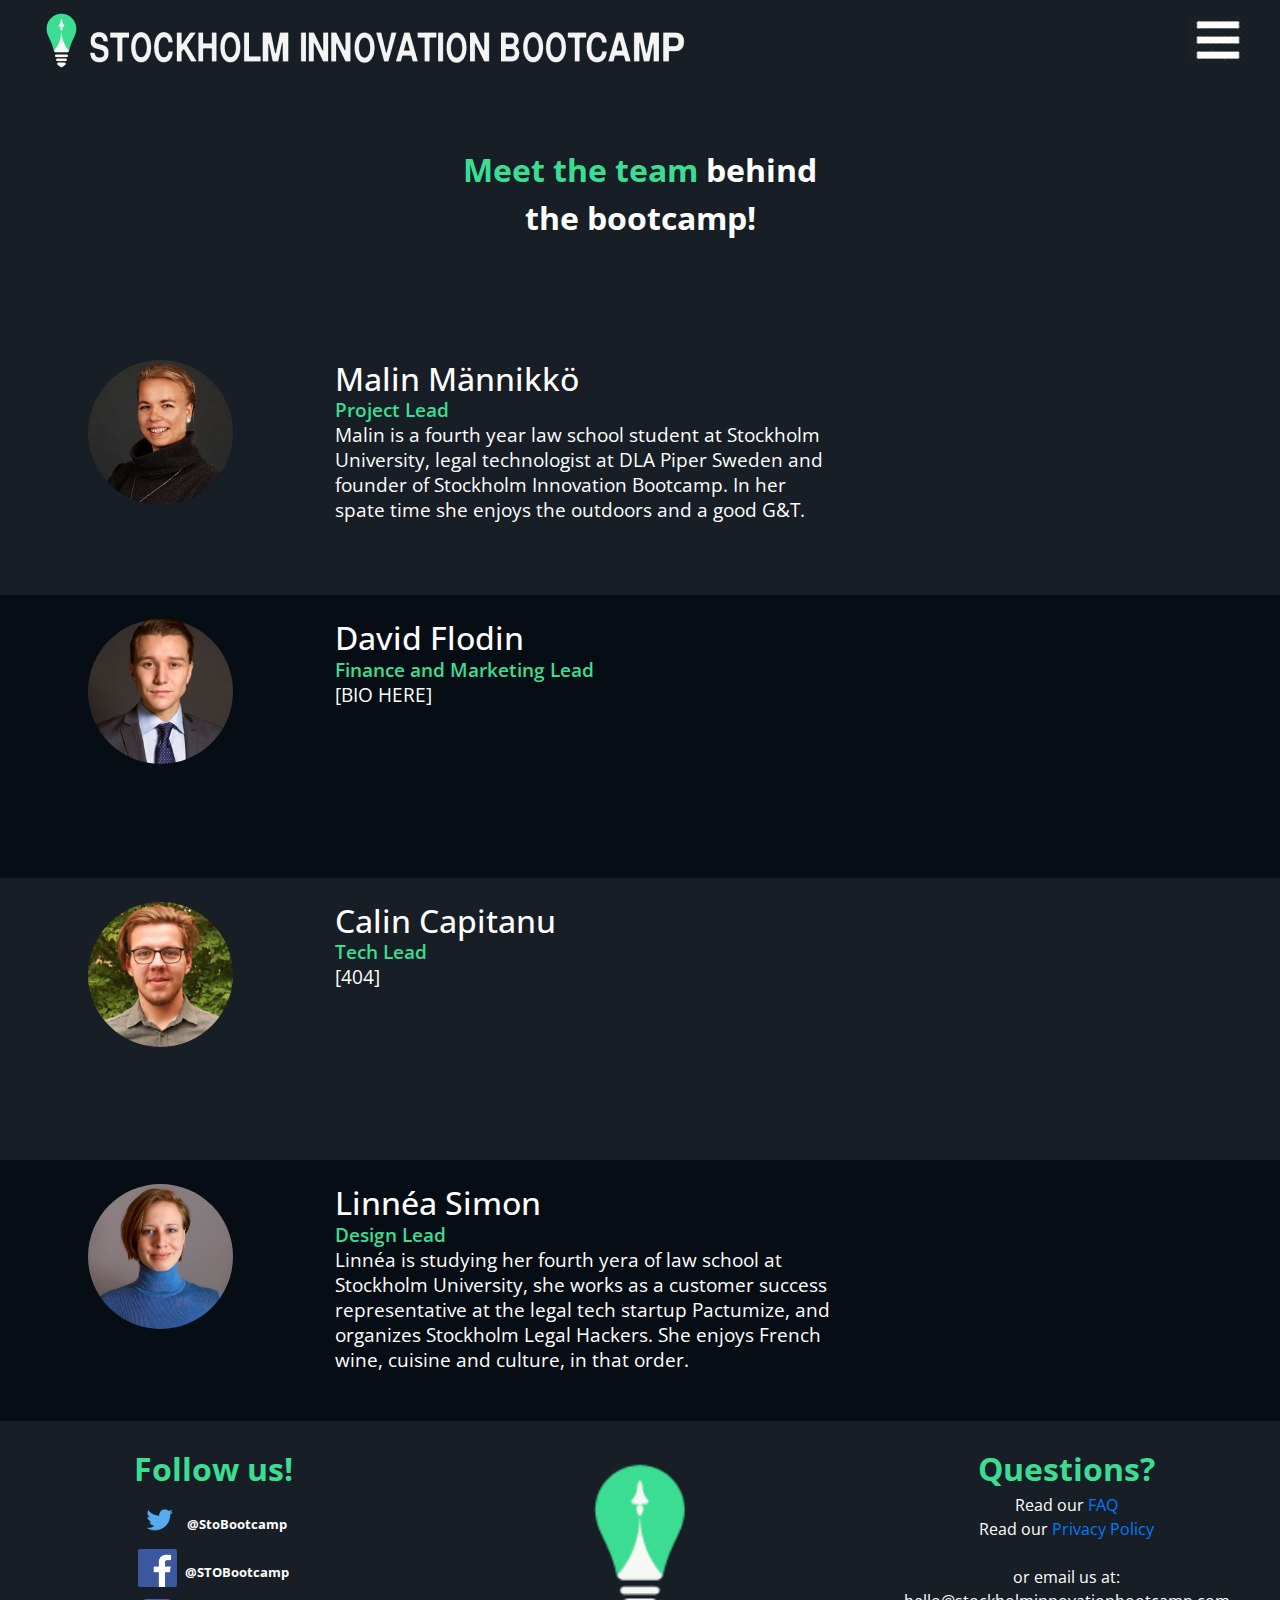
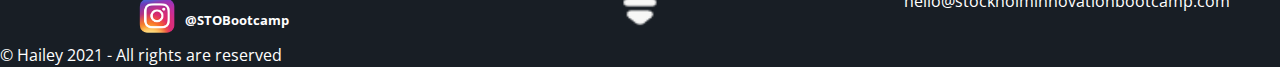
==== about-us.html @ 78589326 "notes" ====
<!doctype html>
<html>
  <head>
<!-- Global site tag (gtag.js) - Google Analytics -->
<script async src="https://www.googletagmanager.com/gtag/js?id=G-1925RYBKTN"></script>
<script>
  window.dataLayer = window.dataLayer || [];
  function gtag(){dataLayer.push(arguments);}
  gtag('js', new Date());

  gtag('config', 'G-1925RYBKTN');
</script>
    <link rel="icon" type="image/gif" href="image.png" />
    <title>Stockholm Innovation Bootcamp</title>
    <link rel="stylesheet" href="style.css" type="text/css" media="screen" />
    <link rel="stylesheet" href="https://stackpath.bootstrapcdn.com/bootstrap/4.3.1/css/bootstrap.min.css" integrity="sha384-ggOyR0iXCbMQv3Xipma34MD+dH/1fQ784/j6cY/iJTQUOhcWr7x9JvoRxT2MZw1T" crossorigin="anonymous">
	<link rel="preconnect" href="https://fonts.gstatic.com">
	<link rel="preconnect" href="https://fonts.gstatic.com">
	<link href="https://fonts.googleapis.com/css2?family=Open+Sans:wght@300;700&display=swap" rel="stylesheet"> 
  </head>
  
  <body>
    <header class="" role="banner">
      <nav class="navbar navbar-custom">
		<a class="navbar-logo" href="index.html">
		  <img src="assets/logos/no-background/elongated-for-dark.png" class="logo" alt="">
		</a>
		

		<li class="">
          <a class="nav-link" href="#" data-toggle="dropdown"  aria-expanded="false">
			<img alt="" src="assets/three-lines.png" width="60"/>
          </a>
          <div class="dropdown-menu navbar-menu dropdown-menu-right">
			<a class="dropdown-item" href="news.html">News</a>
			<a class="dropdown-item" href="about-us.html">About us</a>
			<a class="dropdown-item" href="mentor.html">Become a mentor!</a>
			<a class="dropdown-item" href="#">Our sponsors</a>
			<a class="dropdown-item" href="privacy.html">Privacy Policy</a>
          </div>
		</li>
		
      </nav>
    </header>
	
	<div class="image-box-2" style="height: 20vw !important;">
	  <div class="crop">
		  <img alt="" src="assets/about-us-pic.jpg" class="second-container-image image-tint" style="margin: -10vw 0 0 0 !important;"/>
		<div class="container-fluid centered-2">
		  <t class="text-lime-second-container"><br/>Meet the team</t> behind <br/> the bootcamp!
		</div>
	  </div>
	</div>

	<!------------------- TEAM ------------------------->

	<div class="container-fluid">
	  <div class="row">
		<div class="col-3">
		  <br/>
		  <img alt="" src="assets/team/malin.png" class="member-pic"/>
		</div>
		<div class="col-9">
		  <br/>
		  <t class="member-name">
			Malin Männikkö
		  </t>
		  <br/>
		  <t class="member-role">
			Project Lead
		  </t>
		  <br/>
		  <t class="member-desc">
			Malin is a fourth year law school student at Stockholm <br/> University, legal technologist at DLA Piper Sweden and <br/>founder of Stockholm Innovation Bootcamp. In her <br/> spate time she enjoys the outdoors and a good G&T.
		  </t>
		  <br/> <br/> <br/> <br/>
		</div>
	  </div>
	</div>

	
	<div class="container-fluid par">
	  <div class="row">
		<div class="col-3">
		  <br/>
		  <img alt="" src="assets/team/david.jpg" class="member-pic"/>
		</div>
		<div class="col-9">
		  <br/>
		  <t class="member-name">
			David Flodin
		  </t>
		  <br/>
		  <t class="member-role">
			Finance and Marketing Lead
		  </t>
		  <br/>
		  <t class="member-desc">
			[BIO HERE] <br/> <br/> <br/>
		  </t>
		  <br/> <br/> <br/> <br/> <br/> 
		</div>
	  </div>
		</div>

		
	<div class="container-fluid">
	  <div class="row">
		<div class="col-3">
		  <br/>
		  <img alt="" src="assets/team/calin.jpg" class="member-pic"/>
		</div>
		<div class="col-9">
		  <br/>
		  <t class="member-name">
			Calin Capitanu
		  </t>
		  <br/>
		  <t class="member-role">
			Tech Lead
		  </t>
		  <br/>
		  <t class="member-desc">
			[404] <br/><br/> <br/>
		  </t>
		  <br/> <br/> <br/> <br/> <br/> 
		</div>
	  </div>
	</div>

	
	<div class="container-fluid par">
	  <div class="row">
		<div class="col-3">
		  <br/>
		  <img alt="" src="assets/team/linnea.png" class="member-pic"/>
		</div>
		<div class="col-9">
		  <br/>
		  <t class="member-name">
			Linnéa Simon
		  </t>
		  <br/>
		  <t class="member-role">
			Design Lead
		  </t>
		  <br/>
		  <t class="member-desc">
			Linnéa is studying her fourth yera of law school at <br/> Stockholm University, she works as a customer success <br/> representative at the legal tech startup Pactumize, and <br/> organizes Stockholm Legal Hackers. She enjoys French <br/> wine, cuisine and culture, in that order.
		  </t>
		  <br/> <br/> <br/>
		</div>
	  </div>
	</div>


	<br/>

	<!------------------- FOOTER ------------------------->
	<div class="container-fluid">
	  <div class="row">
		<div class="col-4 center-align">
		  <t class="pros">
			Follow us! <br/>
			<img alt="" src="assets/twitter.png" class="social-media-logo"/>
			<a href="https://twitter.com/StoBootcamp" style="font-size: 1vw;" class="hlink"> @StoBootcamp</a> <br/>
			<img alt="" src="assets/facebook.png" class="social-media-logo"/>
			<a href="https://www.facebook.com/STOBootcamp" style="font-size: 1vw;" class="hlink"> @STOBootcamp</a> <br/>
			<img alt="" src="assets/instagram.png" class="social-media-logo"/>
			<a href="url" style="font-size: 1vw;" class="hlink"> @STOBootcamp</a> <br/>

		  </t>
		</div>
		<div class="col-4">
		  <img src="assets/logos/no-background/small-dark-bg.png" class="logo-bottom" alt="">		  
		</div>
		<div class="col-4 center-align">
		  <t class="pros">
			Questions? <br/>
		  </t>
		  <t>
			Read our <a href="">FAQ</a> <br/>
			Read our <a href="privacy.html">Privacy Policy</a> <br/>
			<br/>
			or email us at: <br/>
			hello@stockholminnovationbootcamp.com
			
		  </t>
		</div>
	  </div>
	</div>
	
	<footer>© Hailey 2021 - All rights are reserved</footer>


	<script src="https://code.jquery.com/jquery-3.3.1.slim.min.js" integrity="sha384-q8i/X+965DzO0rT7abK41JStQIAqVgRVzpbzo5smXKp4YfRvH+8abtTE1Pi6jizo" crossorigin="anonymous"></script>
	<script src="https://cdnjs.cloudflare.com/ajax/libs/popper.js/1.14.7/umd/popper.min.js" integrity="sha384-UO2eT0CpHqdSJQ6hJty5KVphtPhzWj9WO1clHTMGa3JDZwrnQq4sF86dIHNDz0W1" crossorigin="anonymous"></script>
	<script src="https://stackpath.bootstrapcdn.com/bootstrap/4.3.1/js/bootstrap.min.js" integrity="sha384-JjSmVgyd0p3pXB1rRibZUAYoIIy6OrQ6VrjIEaFf/nJGzIxFDsf4x0xIM+B07jRM" crossorigin="anonymous"></script>
  </body>

</html>
---- style.css ----
body {
	font-family: 'Open Sans', sans-serif !important;
	background-color: #181E25 !important;
	color: white !important;
}

.navbar-custom {
	background-color: #181E25;
}

.navbar > li > .dropdown-menu {
	background-color: #181E25;
	font-size: 23px;
}

.dropdown-menu a:hover {background-color: #060a03;}

li {
	list-style-type: none;
}

.navbar-logo {
	padding: 0 0 0 30px;
}

.dropdown-menu a{
    color: #FFFFFF !important;
	padding: 20px 100px;
	font-family: 'Open Sans', sans-serif;
	text-align: center;
}

.dropdown-toggle::after, .dropdown-toggle::before {
    content: none;
}

.image-box {
	display: grid;
	position: relative;
    height: 45vw;
	width: 100%;
    overflow: hidden;

}

.front-page-image {
	max-width: 100%;
    margin: auto;
	display: grid;
    height: 100%;
	width: 100%;
}

.image {
	max-width: 100%;
	margin: auto;
}

h1 {
	text-align: center;
	font-size: 3vw !important;
	font-family: 'Open Sans', sans-serif !important;
	font-weight: 700 !important;
}

.centered {
	position: absolute;
	text-align: center;
	top: 12%;
	font-family: 'Open Sans', sans-serif !important;
	color: white !important;
	font-size: 4vw !important;
	font-weight: 700;
}

.text-lime {
	color: #3bdd92;
	font-family: 'Open Sans', sans-serif !important;
	font-size: 4vw !important;
	font-weight: 700;
}

.pros {
	color: #3bdd92;
	font-family: 'Open Sans', sans-serif !important;
	font-size: 2.5vw !important;
	font-weight: 700;
}

.pros-desc {
	font-family: 'Open Sans', sans-serif !important;
	font-size: 1.5vw !important;

}

.center-align {
	text-align: center;
}

.subtitle-text-lime {
	color: #3bdd92;
	font-family: 'Open Sans', sans-serif !important;
	font-size: 3.5vw !important;
	font-weight: 700;
}

.front-page-subtitle {
	font-family: 'Open Sans', sans-serif !important;
	font-weight: 700;
	color: white !important;
	font-size: 3.5vw !important;

}

.button-sign-me-up {
	border: none;
	width: 20%;
	font-family: 'Open Sans', sans-serif !important;
	color: black;
	padding: 1vw 2vw;
	text-align: center;
	display: inline-block;
	font-size: 1.5vw;
	margin: 4px 2px;
	cursor: pointer;
	background-color: #3bdd92;
	border-radius: 10px;
	font-weight: 700;
}

.button-tell-me-more {
	border: none;
	width: 30%;
	font-family: 'Open Sans', sans-serif !important;
	color: black;
	padding: 0.7vw 1.2vw;
	text-align: center;
	display: inline-block;
	font-size: 1.2vw;
	margin: 4px 2px;
	cursor: pointer;
	background-color: #3bdd92;
	border-radius: 10px;
	font-weight: 700;
}

.container-img {
	object-fit: cover !important;
	height: 90% !important;
	width: 90vw;
}

.container-img:hover {
	border: 5px solid #3bdd92;
}

.img-overlay {
	position: absolute;
	top: 0;
	bottom: 0;
	left: 0;
	right: 0;
	z-index: -1;
	height: 100%;
	width: 100%;
	opacity: 0;
	transition: .5s ease;
	background-color: #FF0000;
}

.cont-over:hover .img-overlay{
	opacity: 1;
}



.second-container-image {
	max-width: 100%;
    margin: auto;
	display: grid;
	width: 100%;
	overflow: hidden;
	margin: -300px 0 0 0;

}

.crop {
    width: 100%;
	display: grid;
	margin: auto;
    height: 700px;
    overflow: hidden;
}


.centered-2 {
	position: absolute;
	text-align: center;
	top: 7%;
	font-family: 'Open Sans', sans-serif !important;
	color: white !important;
	font-size: 2.5vw !important;
	font-weight: 700;
}


.text-lime-second-container {
	color: #3bdd92;
	font-family: 'Open Sans', sans-serif !important;
	font-size: 2.5vw !important;
	font-weight: 700;
}

.user {
	width: 7vw;
}

.opinion {
	font-family: 'Open Sans', sans-serif !important;
	font-size: 1.7vw !important;
	margin: 0 !important;
	padding: 0 !important;
	line-height: 150% !important;
}

.opinion-lime {
	color: #3bdd92;
	font-family: 'Open Sans', sans-serif !important;
	font-size: 1.7vw !important;
	line-height: 150% !important;
}

.logo-bottom {
	display: block;
	margin-left: auto;
	margin-right: auto;
	width: 50%;
}

.social-media-logo {
	width: 3vw;
}

.hlink {
	color: white;
}

.hlink:hover {
	color: #3bdd92;
	text-decoration: none;
}


.image-box-2 {
	display: grid;
	position: relative;
    height: 40vw;
	width: 100%;
    overflow: hidden;

}

.member-name {
	font-family: 'Open Sans', sans-serif !important;
	font-size: 2.5vw !important;
	font-weight: 500;
	line-height: 120% !important;
}

.member-role {
	font-family: 'Open Sans', sans-serif !important;
	font-size: 1.5vw !important;
	line-height: 130% !important;
	font-weight: 600;
	color: #3bdd92;
}

.member-desc {
	font-family: 'Open Sans', sans-serif !important;
	font-size: 1.5vw !important;
	line-height: 130% !important;
	font-weight: 400;
}

.member-pic {	
	border-radius: 50%;
	display: block;
	margin-left: auto;
	margin-right: auto;
	width: 50%;
}

.par {
	background: #070D14;
}

.news-date {
	font-family: 'Open Sans', sans-serif !important;
	font-size: 2.5vw !important;
	font-weight: 500;
	line-height: 120% !important;
	color: white !important;
}

.news-title {
	font-family: 'Open Sans', sans-serif !important;
	font-size: 2.5vw !important;
	font-weight: 600;
	line-height: 120% !important;
	color: #3bdd92;
}

.news-content {
	font-family: 'Open Sans', sans-serif !important;
	font-size: 1.5vw !important;
	font-weight: 600;
	line-height: 120% !important;
	color: white !important;
}

.image-tint {
	filter: brightness(70%);
}

.text-center-absolute {
	margin: auto;
	width: 50%;
	padding: 10px;
}

#consent-popup {
    position: fixed;
    bottom: 0;
    left: 0;
    right: 0;
	transition: display 1s ease;
	font-family: 'Open Sans', sans-serif !important;
	font-weight: 700;
	font-size: 2vw;
}
.hidden {
    opacity: 0;
	display:none;
}

.cookie-banner {
	color: white !important;
	background-color: #181E25;
	text-align: center;
	z-index: 1000;
}


.consent-button {
	border: none;
	font-family: 'Open Sans', sans-serif !important;
	color: black;
	padding: 0.5vw 1vw;
	text-align: center;
	align: center;
	display: inline-block;
	font-size: 1.5vw;
	margin: 4px 2px;
	cursor: pointer;
	background-color: #3bdd92;
	border-radius: 10px;
	font-weight: 300;
}

.cookie-img {
	display: block;
	margin-left: 0;
	margin-right: auto;
	height: 50%;
	object-fit: cover !important;
	height: 90% !important;
	width: 20vw;

}
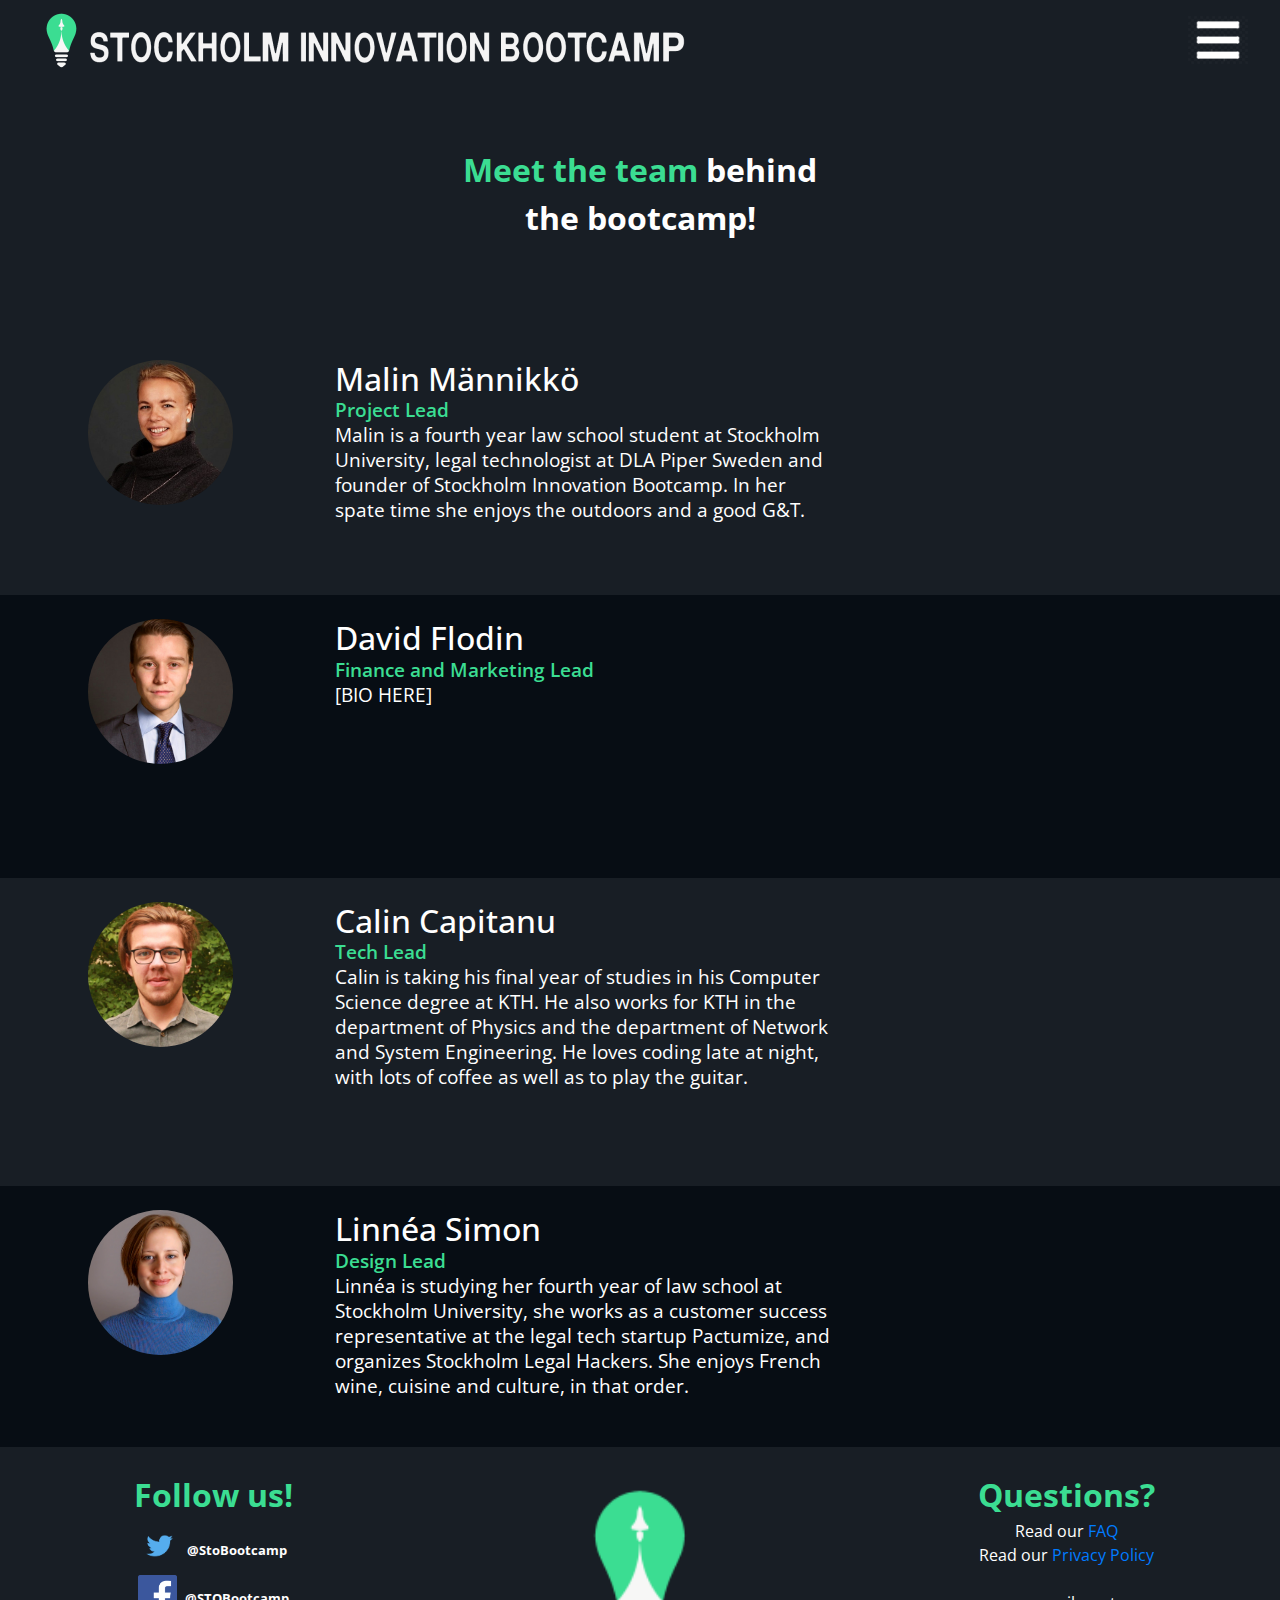
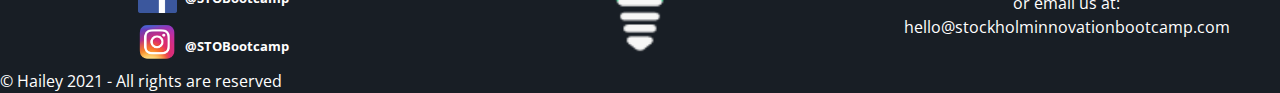
==== commit 75513384: "some fixes" ====
--- a/about-us.html
+++ b/about-us.html
@@ -121,7 +121,7 @@
 		  </t>
 		  <br/>
 		  <t class="member-desc">
-			[404] <br/><br/> <br/>
+			Calin is taking his final year of studies in his Computer <br/>Science degree at KTH. He also works for KTH in the <br/> department of Physics and the department of Network <br/> and System Engineering. He loves coding late at night, <br/> with lots of coffee as well as to play the guitar.
 		  </t>
 		  <br/> <br/> <br/> <br/> <br/> 
 		</div>
@@ -146,7 +146,7 @@
 		  </t>
 		  <br/>
 		  <t class="member-desc">
-			Linnéa is studying her fourth yera of law school at <br/> Stockholm University, she works as a customer success <br/> representative at the legal tech startup Pactumize, and <br/> organizes Stockholm Legal Hackers. She enjoys French <br/> wine, cuisine and culture, in that order.
+			Linnéa is studying her fourth year of law school at <br/> Stockholm University, she works as a customer success <br/> representative at the legal tech startup Pactumize, and <br/> organizes Stockholm Legal Hackers. She enjoys French <br/> wine, cuisine and culture, in that order.
 		  </t>
 		  <br/> <br/> <br/>
 		</div>
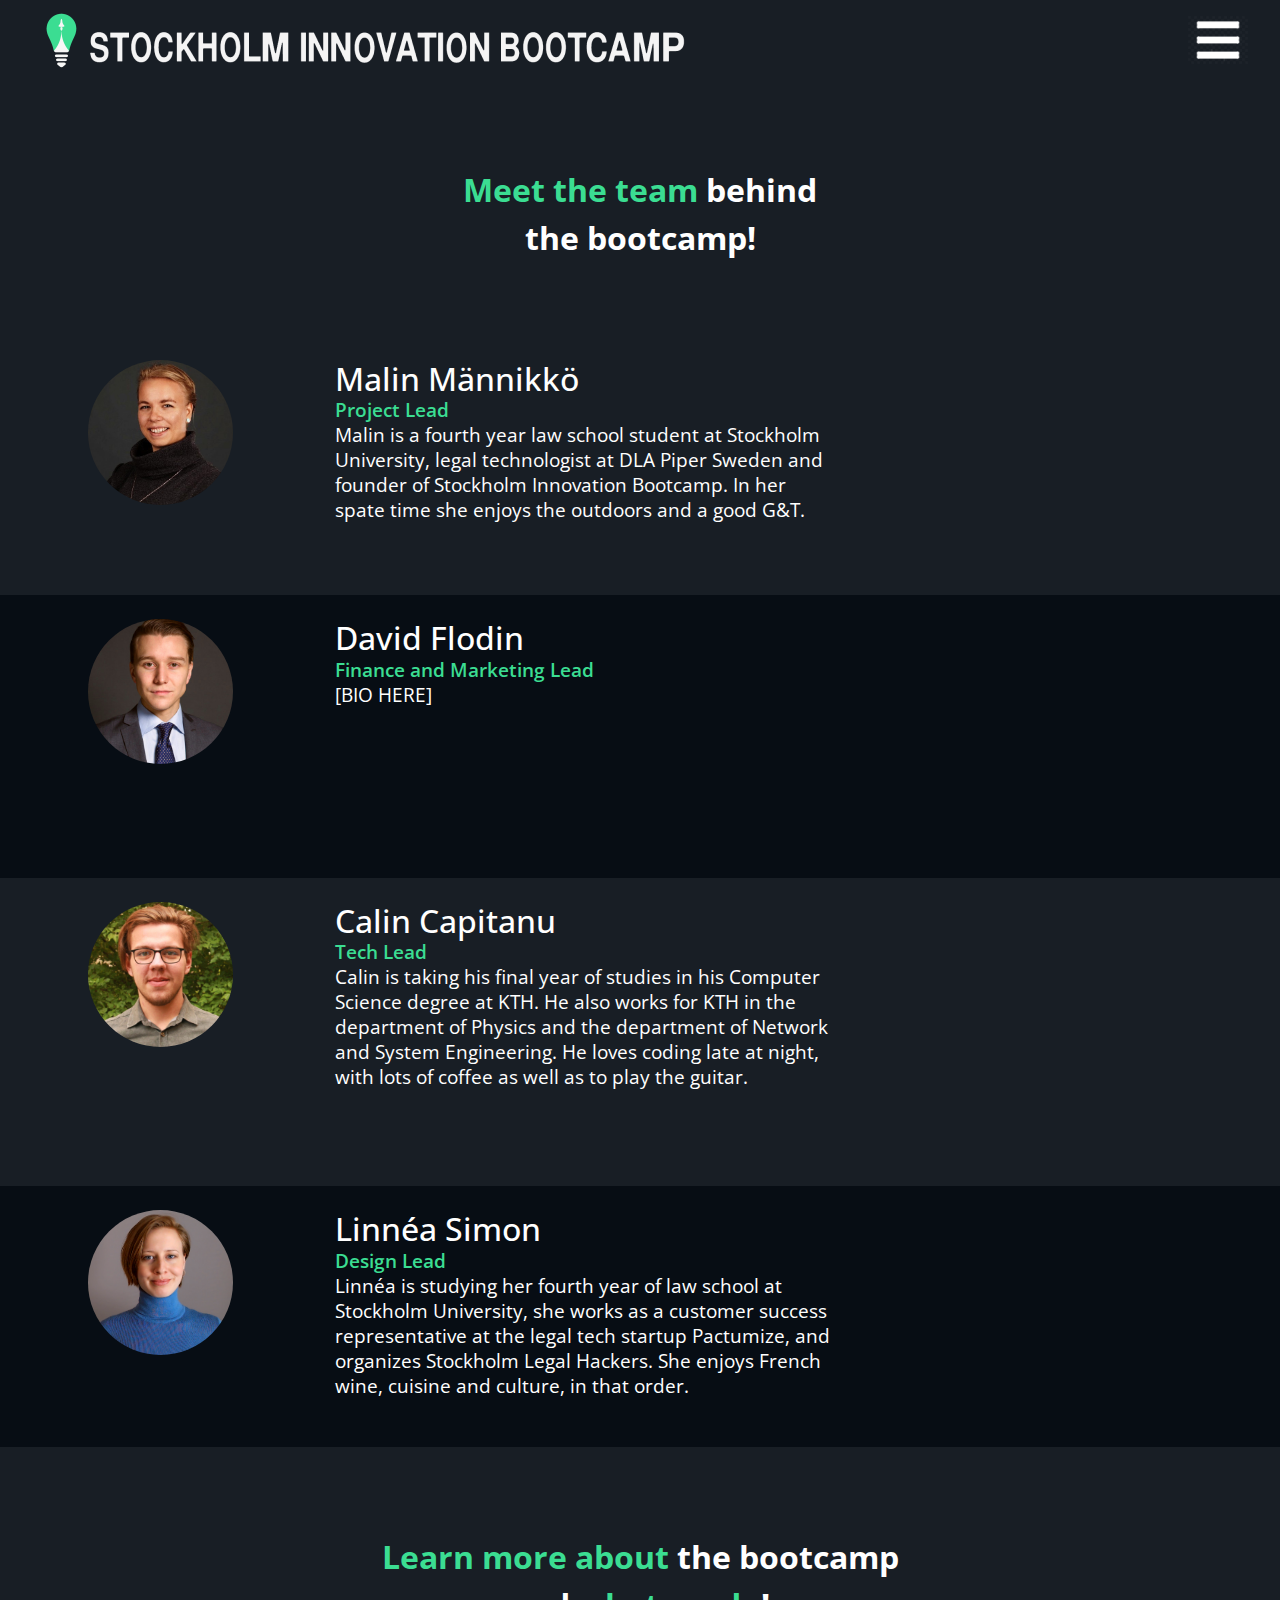
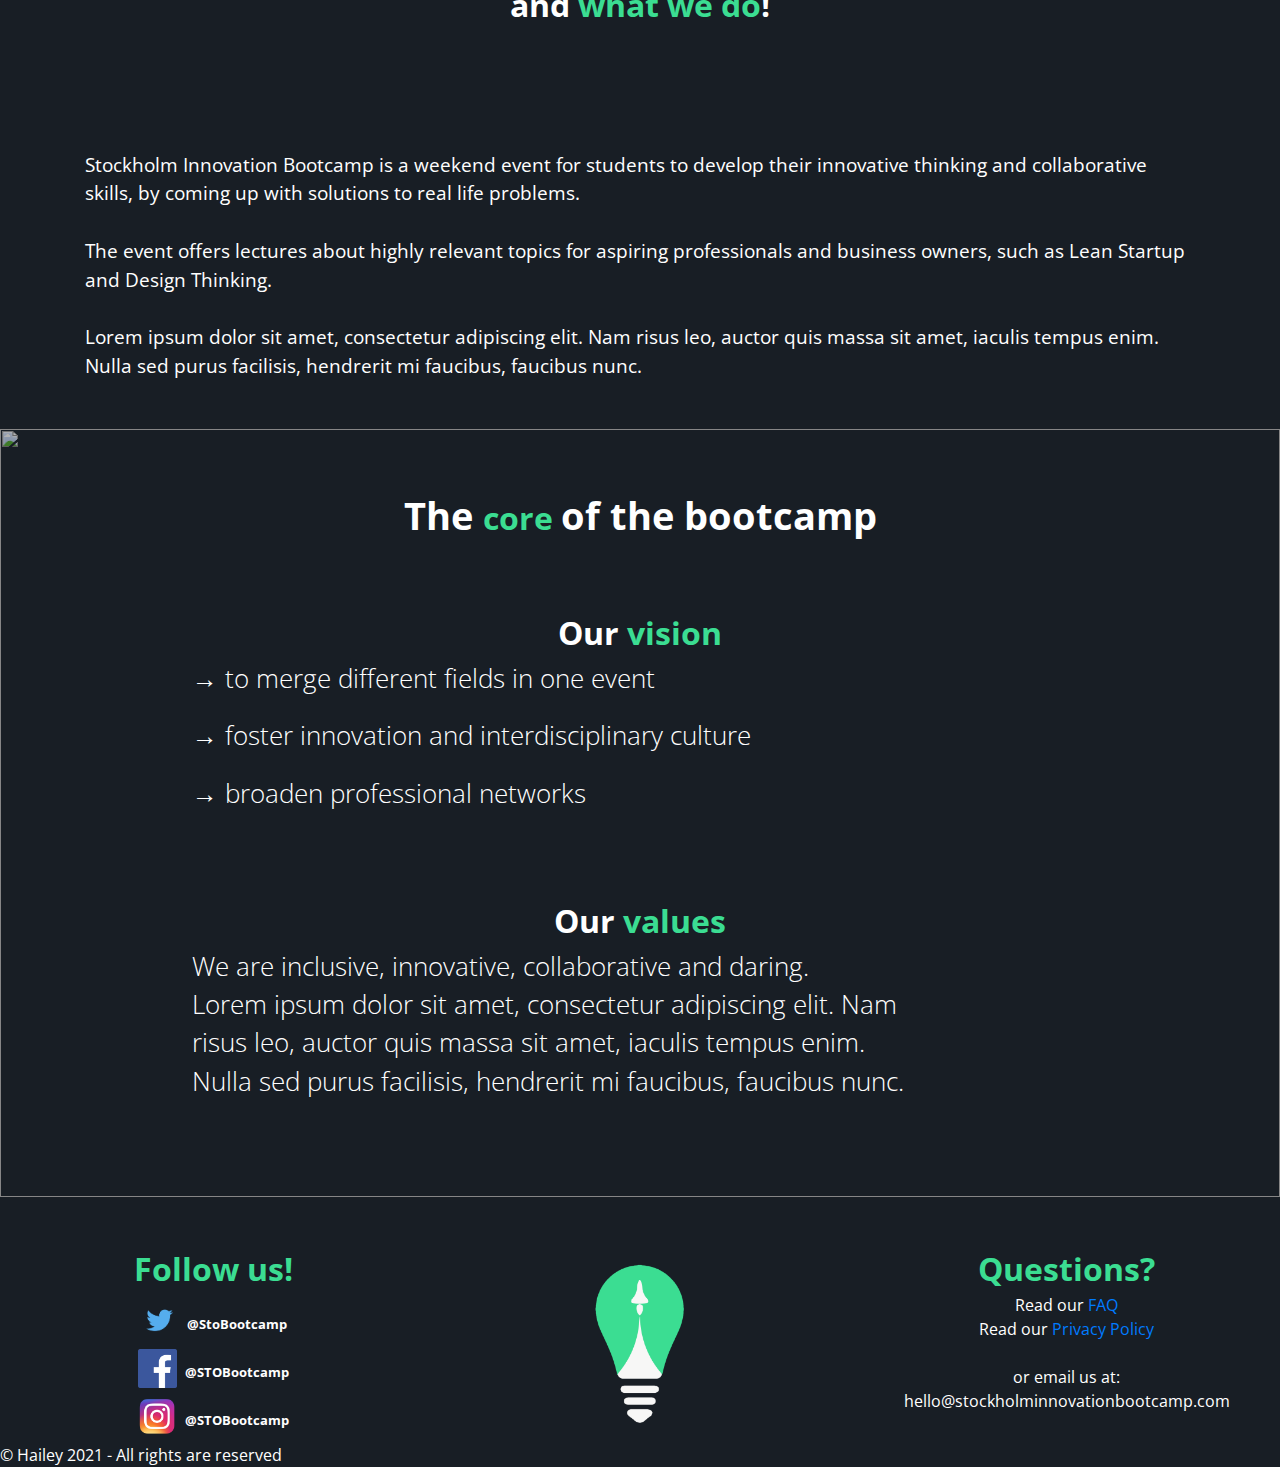
==== commit 0d045bea: "wip" ====
--- a/about-us.html
+++ b/about-us.html
@@ -1,15 +1,15 @@
 <!doctype html>
 <html>
   <head>
-<!-- Global site tag (gtag.js) - Google Analytics -->
-<script async src="https://www.googletagmanager.com/gtag/js?id=G-1925RYBKTN"></script>
-<script>
-  window.dataLayer = window.dataLayer || [];
-  function gtag(){dataLayer.push(arguments);}
-  gtag('js', new Date());
-
-  gtag('config', 'G-1925RYBKTN');
-</script>
+	<!-- Global site tag (gtag.js) - Google Analytics -->
+	<script async src="https://www.googletagmanager.com/gtag/js?id=G-1925RYBKTN"></script>
+	<script>
+	  window.dataLayer = window.dataLayer || [];
+	  function gtag(){dataLayer.push(arguments);}
+	  gtag('js', new Date());
+
+	  gtag('config', 'G-1925RYBKTN');
+	</script>
     <link rel="icon" type="image/gif" href="image.png" />
     <title>Stockholm Innovation Bootcamp</title>
     <link rel="stylesheet" href="style.css" type="text/css" media="screen" />
@@ -45,7 +45,7 @@
 	
 	<div class="image-box-2" style="height: 20vw !important;">
 	  <div class="crop">
-		  <img alt="" src="assets/about-us-pic.jpg" class="second-container-image image-tint" style="margin: -10vw 0 0 0 !important;"/>
+		<img alt="" src="assets/about-us-pic.jpg" class="second-container-image image-tint" style="margin: -10vw 0 0 0 !important;"/>
 		<div class="container-fluid centered-2">
 		  <t class="text-lime-second-container"><br/>Meet the team</t> behind <br/> the bootcamp!
 		</div>
@@ -101,101 +101,158 @@
 		  <br/> <br/> <br/> <br/> <br/> 
 		</div>
 	  </div>
-		</div>
-
+	</div>
+
+	
+	<div class="container-fluid">
+	  <div class="row">
+		<div class="col-3">
+		  <br/>
+		  <img alt="" src="assets/team/calin.jpg" class="member-pic"/>
+		</div>
+		<div class="col-9">
+		  <br/>
+		  <t class="member-name">
+			Calin Capitanu
+		  </t>
+		  <br/>
+		  <t class="member-role">
+			Tech Lead
+		  </t>
+		  <br/>
+		  <t class="member-desc">
+			Calin is taking his final year of studies in his Computer <br/>Science degree at KTH. He also works for KTH in the <br/> department of Physics and the department of Network <br/> and System Engineering. He loves coding late at night, <br/> with lots of coffee as well as to play the guitar.
+		  </t>
+		  <br/> <br/> <br/> <br/> <br/> 
+		</div>
+	  </div>
+	</div>
+
+	
+	<div class="container-fluid par">
+	  <div class="row">
+		<div class="col-3">
+		  <br/>
+		  <img alt="" src="assets/team/linnea.png" class="member-pic"/>
+		</div>
+		<div class="col-9">
+		  <br/>
+		  <t class="member-name">
+			Linnéa Simon
+		  </t>
+		  <br/>
+		  <t class="member-role">
+			Design Lead
+		  </t>
+		  <br/>
+		  <t class="member-desc">
+			Linnéa is studying her fourth year of law school at <br/> Stockholm University, she works as a customer success <br/> representative at the legal tech startup Pactumize, and <br/> organizes Stockholm Legal Hackers. She enjoys French <br/> wine, cuisine and culture, in that order.
+		  </t>
+		  <br/> <br/> <br/>
+		</div>
+	  </div>
+	</div>
+
+
+	<div id="about-the-bootcamp" class="image-box-2" style="height: 20vw !important;">
+	  <div class="crop">
+		<img alt="" src="assets/cont1-col2-cont2-row1-col1.PNG" class="image-tint second-container-image" style="margin: -30vw 0 0 0 !important;"/>
+		<div class="container-fluid centered-2" style="top: 15% !important;">
+		  <br/><t class="text-lime-second-container">Learn more about</t> the bootcamp <br/> and <t class="text-lime-second-container">what we do</t>!
+		</div>
+	  </div>
+	</div>
+
+	<div class="container">
+	  <br/><br/>
+	  <t class="pros-desc">
+		Stockholm Innovation Bootcamp is a weekend event for students to develop their innovative thinking and collaborative skills, by coming up with solutions to real life problems.
+		<br/> <br/>
+		The event offers lectures about highly relevant topics for aspiring professionals and business owners, such as Lean Startup and Design Thinking.
+		<br/> <br/>
+		Lorem ipsum dolor sit amet, consectetur adipiscing elit. Nam risus leo, auctor quis massa sit amet, iaculis tempus enim. Nulla sed purus facilisis, hendrerit mi faucibus, faucibus nunc.
+	  </t>
+	</div>
+	
+	
+	<br/> <br/>
+
+
+	<div class="image-box-2" style="height: 60vw !important;">
+	  <img alt="" src="assets/cont1-col2-cont2-row2-col1.jpg" style="width: 100%; height: 60vw !important;" class="image-tint"/>
+	  <div class="container-fluid centered-2" style="top: 0% !important; font-size: 3vw !important;">
+		<br/>The <t class="text-lime-second-container">core </t> of the bootcamp
+		<br/> <br/>
+		<t style="font-size: 2.5vw !important">
+		  Our <t style="color: #3bdd92;">vision</t>
+		</t>
+		<br/>
+		<t class="bullet-point">
+		  → to merge different fields in one event
+		</t>
+		<br/>
+		<t class="bullet-point">
+		  → foster innovation and interdisciplinary culture
+		</t>
+		<br/>
+		<t class="bullet-point">
+		  → broaden professional networks
+		</t>
+		<br/> <br/>
+		<t style="font-size: 2.5vw !important">
+		  Our <t style="color: #3bdd92;">values</t>
+		</t>
+		<br/> 
+		<t class="bullet-point">
+		  We are inclusive, innovative, collaborative and daring. <br/>
+		  Lorem ipsum dolor sit amet, consectetur adipiscing elit. Nam <br/>risus leo, auctor quis massa sit amet, iaculis tempus enim. <br/>Nulla sed purus facilisis, hendrerit mi faucibus, faucibus nunc.
+		</t>
+	  </div>
+	</div>
+	
+</div>
+
+<br/><br/>
+<!------------------- FOOTER ------------------------->
+<div class="container-fluid">
+  <div class="row">
+	<div class="col-4 center-align">
+	  <t class="pros">
+		Follow us! <br/>
+		<img alt="" src="assets/twitter.png" class="social-media-logo"/>
+		<a href="https://twitter.com/StoBootcamp" style="font-size: 1vw;" class="hlink"> @StoBootcamp</a> <br/>
+		<img alt="" src="assets/facebook.png" class="social-media-logo"/>
+		<a href="https://www.facebook.com/STOBootcamp" style="font-size: 1vw;" class="hlink"> @STOBootcamp</a> <br/>
+		<img alt="" src="assets/instagram.png" class="social-media-logo"/>
+		<a href="url" style="font-size: 1vw;" class="hlink"> @STOBootcamp</a> <br/>
+
+	  </t>
+	</div>
+	<div class="col-4">
+	  <img src="assets/logos/bg-logo-dark.png" class="logo-bottom" alt="">		  
+	</div>
+	<div class="col-4 center-align">
+	  <t class="pros">
+		Questions? <br/>
+	  </t>
+	  <t>
+		Read our <a href="">FAQ</a> <br/>
+		Read our <a href="privacy.html">Privacy Policy</a> <br/>
+		<br/>
+		or email us at: <br/>
+		hello@stockholminnovationbootcamp.com
 		
-	<div class="container-fluid">
-	  <div class="row">
-		<div class="col-3">
-		  <br/>
-		  <img alt="" src="assets/team/calin.jpg" class="member-pic"/>
-		</div>
-		<div class="col-9">
-		  <br/>
-		  <t class="member-name">
-			Calin Capitanu
-		  </t>
-		  <br/>
-		  <t class="member-role">
-			Tech Lead
-		  </t>
-		  <br/>
-		  <t class="member-desc">
-			Calin is taking his final year of studies in his Computer <br/>Science degree at KTH. He also works for KTH in the <br/> department of Physics and the department of Network <br/> and System Engineering. He loves coding late at night, <br/> with lots of coffee as well as to play the guitar.
-		  </t>
-		  <br/> <br/> <br/> <br/> <br/> 
-		</div>
-	  </div>
-	</div>
-
-	
-	<div class="container-fluid par">
-	  <div class="row">
-		<div class="col-3">
-		  <br/>
-		  <img alt="" src="assets/team/linnea.png" class="member-pic"/>
-		</div>
-		<div class="col-9">
-		  <br/>
-		  <t class="member-name">
-			Linnéa Simon
-		  </t>
-		  <br/>
-		  <t class="member-role">
-			Design Lead
-		  </t>
-		  <br/>
-		  <t class="member-desc">
-			Linnéa is studying her fourth year of law school at <br/> Stockholm University, she works as a customer success <br/> representative at the legal tech startup Pactumize, and <br/> organizes Stockholm Legal Hackers. She enjoys French <br/> wine, cuisine and culture, in that order.
-		  </t>
-		  <br/> <br/> <br/>
-		</div>
-	  </div>
-	</div>
-
-
-	<br/>
-
-	<!------------------- FOOTER ------------------------->
-	<div class="container-fluid">
-	  <div class="row">
-		<div class="col-4 center-align">
-		  <t class="pros">
-			Follow us! <br/>
-			<img alt="" src="assets/twitter.png" class="social-media-logo"/>
-			<a href="https://twitter.com/StoBootcamp" style="font-size: 1vw;" class="hlink"> @StoBootcamp</a> <br/>
-			<img alt="" src="assets/facebook.png" class="social-media-logo"/>
-			<a href="https://www.facebook.com/STOBootcamp" style="font-size: 1vw;" class="hlink"> @STOBootcamp</a> <br/>
-			<img alt="" src="assets/instagram.png" class="social-media-logo"/>
-			<a href="url" style="font-size: 1vw;" class="hlink"> @STOBootcamp</a> <br/>
-
-		  </t>
-		</div>
-		<div class="col-4">
-		  <img src="assets/logos/no-background/small-dark-bg.png" class="logo-bottom" alt="">		  
-		</div>
-		<div class="col-4 center-align">
-		  <t class="pros">
-			Questions? <br/>
-		  </t>
-		  <t>
-			Read our <a href="">FAQ</a> <br/>
-			Read our <a href="privacy.html">Privacy Policy</a> <br/>
-			<br/>
-			or email us at: <br/>
-			hello@stockholminnovationbootcamp.com
-			
-		  </t>
-		</div>
-	  </div>
-	</div>
-	
-	<footer>© Hailey 2021 - All rights are reserved</footer>
-
-
-	<script src="https://code.jquery.com/jquery-3.3.1.slim.min.js" integrity="sha384-q8i/X+965DzO0rT7abK41JStQIAqVgRVzpbzo5smXKp4YfRvH+8abtTE1Pi6jizo" crossorigin="anonymous"></script>
-	<script src="https://cdnjs.cloudflare.com/ajax/libs/popper.js/1.14.7/umd/popper.min.js" integrity="sha384-UO2eT0CpHqdSJQ6hJty5KVphtPhzWj9WO1clHTMGa3JDZwrnQq4sF86dIHNDz0W1" crossorigin="anonymous"></script>
-	<script src="https://stackpath.bootstrapcdn.com/bootstrap/4.3.1/js/bootstrap.min.js" integrity="sha384-JjSmVgyd0p3pXB1rRibZUAYoIIy6OrQ6VrjIEaFf/nJGzIxFDsf4x0xIM+B07jRM" crossorigin="anonymous"></script>
-  </body>
+	  </t>
+	</div>
+  </div>
+</div>
+
+<footer>© Hailey 2021 - All rights are reserved</footer>
+
+
+<script src="https://code.jquery.com/jquery-3.3.1.slim.min.js" integrity="sha384-q8i/X+965DzO0rT7abK41JStQIAqVgRVzpbzo5smXKp4YfRvH+8abtTE1Pi6jizo" crossorigin="anonymous"></script>
+<script src="https://cdnjs.cloudflare.com/ajax/libs/popper.js/1.14.7/umd/popper.min.js" integrity="sha384-UO2eT0CpHqdSJQ6hJty5KVphtPhzWj9WO1clHTMGa3JDZwrnQq4sF86dIHNDz0W1" crossorigin="anonymous"></script>
+<script src="https://stackpath.bootstrapcdn.com/bootstrap/4.3.1/js/bootstrap.min.js" integrity="sha384-JjSmVgyd0p3pXB1rRibZUAYoIIy6OrQ6VrjIEaFf/nJGzIxFDsf4x0xIM+B07jRM" crossorigin="anonymous"></script>
+</body>
 
 </html>
--- a/style.css
+++ b/style.css
@@ -196,7 +196,7 @@
 .centered-2 {
 	position: absolute;
 	text-align: center;
-	top: 7%;
+	top: 15%;
 	font-family: 'Open Sans', sans-serif !important;
 	color: white !important;
 	font-size: 2.5vw !important;
@@ -377,3 +377,40 @@
 	width: 20vw;
 
 }
+.centered-cookie {
+	position: absolute;
+	text-align: center;
+	top: 12%;
+	right: 5%;
+	color: white !important;
+}
+
+.collapsible {
+	background-color: #181E25;
+	color: white;
+	cursor: pointer;
+	padding: 18px;
+	width: 100%;
+	border: none;
+	text-align: left;
+	outline: none;
+	font-size: 1vw;
+}
+
+.active, .collapsible:hover {
+	background-color: #555;
+}
+
+.content {
+	padding: 0 18px;
+	display: none;
+	overflow: hidden;
+	background-color: #181E25;
+}
+.bullet-point {
+	text-align: left !important;
+	position: absolute;
+	font-size: 2vw;
+	margin-left: -35vw;
+	font-weight: 300;	
+}
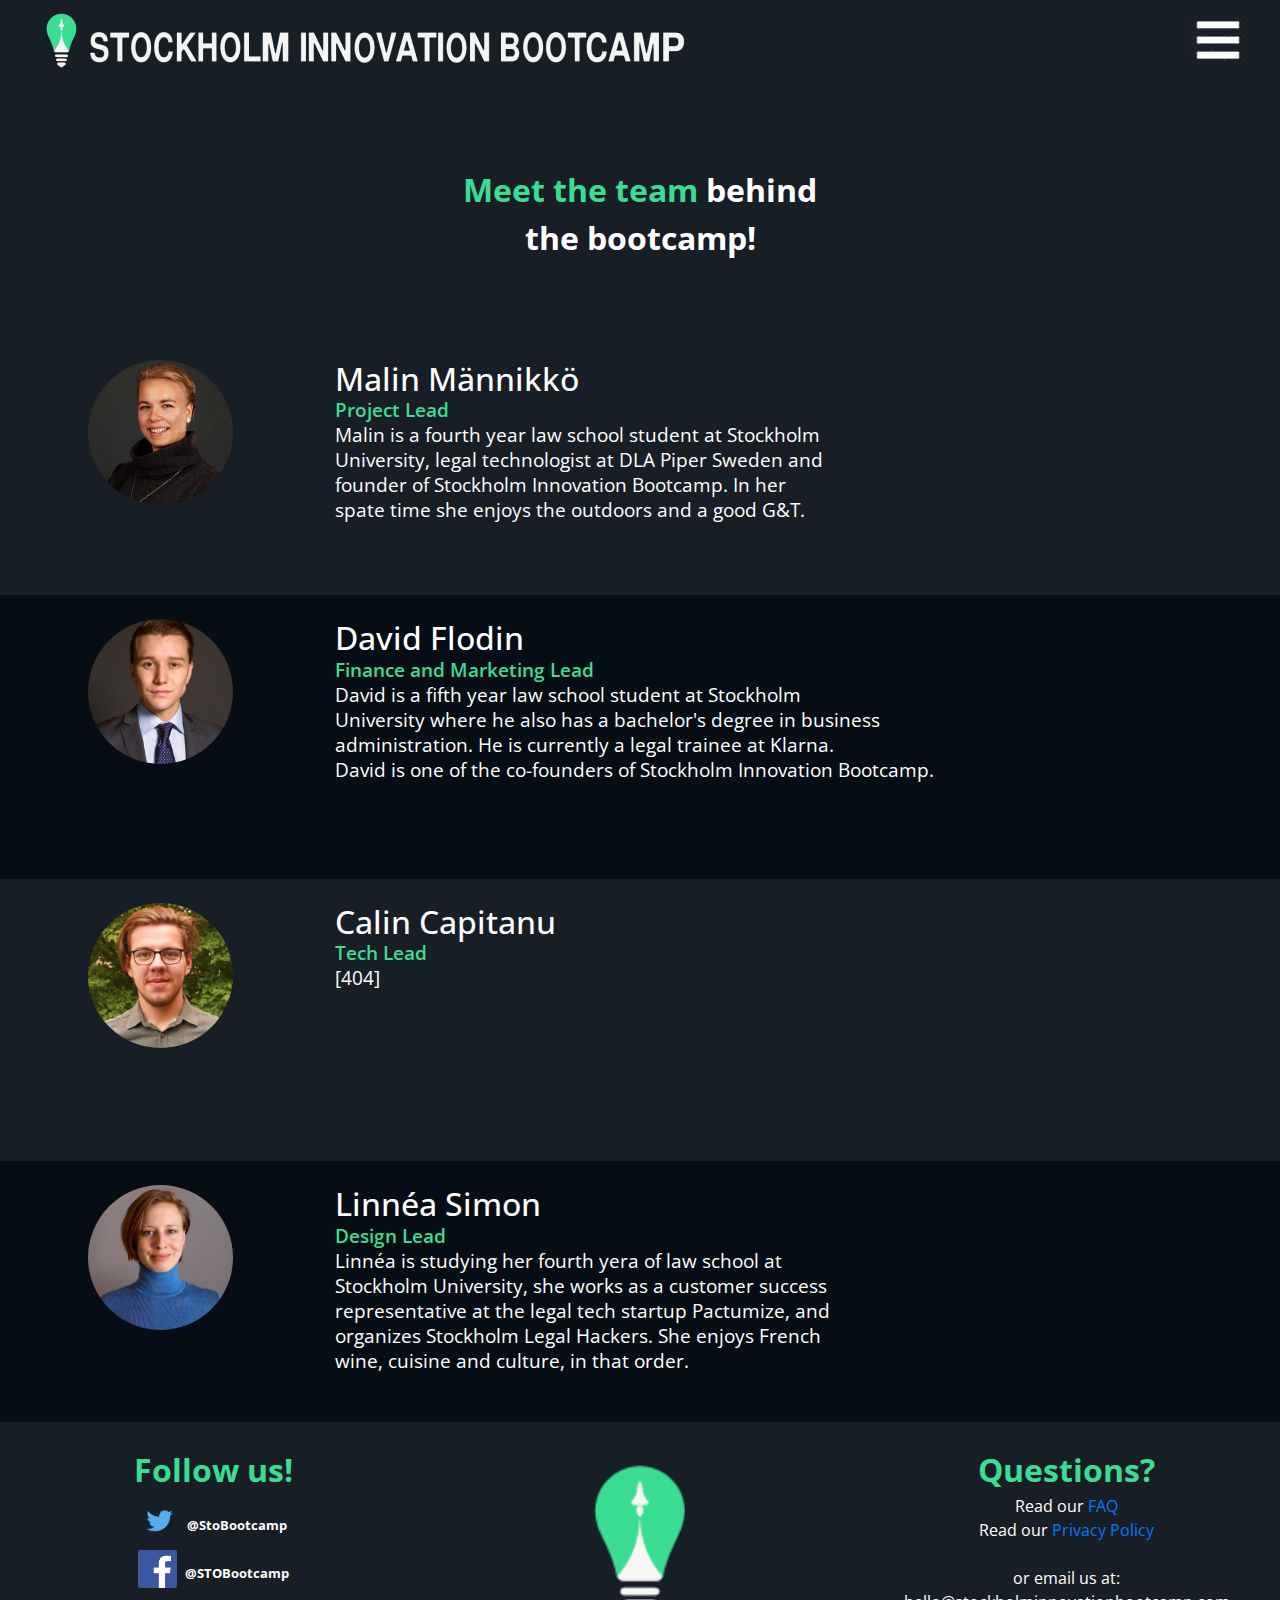
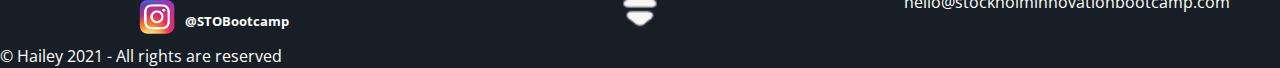
==== commit 02ffbef3: "added Davids profile" ====
--- a/about-us.html
+++ b/about-us.html
@@ -1,258 +1,218 @@
 <!doctype html>
 <html>
-  <head>
+
+<head>
 	<!-- Global site tag (gtag.js) - Google Analytics -->
 	<script async src="https://www.googletagmanager.com/gtag/js?id=G-1925RYBKTN"></script>
 	<script>
-	  window.dataLayer = window.dataLayer || [];
-	  function gtag(){dataLayer.push(arguments);}
-	  gtag('js', new Date());
-
-	  gtag('config', 'G-1925RYBKTN');
+		window.dataLayer = window.dataLayer || [];
+		function gtag() { dataLayer.push(arguments); }
+		gtag('js', new Date());
+
+		gtag('config', 'G-1925RYBKTN');
 	</script>
-    <link rel="icon" type="image/gif" href="image.png" />
-    <title>Stockholm Innovation Bootcamp</title>
-    <link rel="stylesheet" href="style.css" type="text/css" media="screen" />
-    <link rel="stylesheet" href="https://stackpath.bootstrapcdn.com/bootstrap/4.3.1/css/bootstrap.min.css" integrity="sha384-ggOyR0iXCbMQv3Xipma34MD+dH/1fQ784/j6cY/iJTQUOhcWr7x9JvoRxT2MZw1T" crossorigin="anonymous">
+	<link rel="icon" type="image/gif" href="image.png" />
+	<title>Stockholm Innovation Bootcamp</title>
+	<link rel="stylesheet" href="style.css" type="text/css" media="screen" />
+	<link rel="stylesheet" href="https://stackpath.bootstrapcdn.com/bootstrap/4.3.1/css/bootstrap.min.css"
+		integrity="sha384-ggOyR0iXCbMQv3Xipma34MD+dH/1fQ784/j6cY/iJTQUOhcWr7x9JvoRxT2MZw1T" crossorigin="anonymous">
 	<link rel="preconnect" href="https://fonts.gstatic.com">
 	<link rel="preconnect" href="https://fonts.gstatic.com">
-	<link href="https://fonts.googleapis.com/css2?family=Open+Sans:wght@300;700&display=swap" rel="stylesheet"> 
-  </head>
-  
-  <body>
-    <header class="" role="banner">
-      <nav class="navbar navbar-custom">
-		<a class="navbar-logo" href="index.html">
-		  <img src="assets/logos/no-background/elongated-for-dark.png" class="logo" alt="">
-		</a>
-		
-
-		<li class="">
-          <a class="nav-link" href="#" data-toggle="dropdown"  aria-expanded="false">
-			<img alt="" src="assets/three-lines.png" width="60"/>
-          </a>
-          <div class="dropdown-menu navbar-menu dropdown-menu-right">
-			<a class="dropdown-item" href="news.html">News</a>
-			<a class="dropdown-item" href="about-us.html">About us</a>
-			<a class="dropdown-item" href="mentor.html">Become a mentor!</a>
-			<a class="dropdown-item" href="#">Our sponsors</a>
-			<a class="dropdown-item" href="privacy.html">Privacy Policy</a>
-          </div>
-		</li>
-		
-      </nav>
-    </header>
-	
+	<link href="https://fonts.googleapis.com/css2?family=Open+Sans:wght@300;700&display=swap" rel="stylesheet">
+</head>
+
+<body>
+	<header class="" role="banner">
+		<nav class="navbar navbar-custom">
+			<a class="navbar-logo" href="index.html">
+				<img src="assets/logos/no-background/elongated-for-dark.png" class="logo" alt="">
+			</a>
+
+
+			<li class="">
+				<a class="nav-link" href="#" data-toggle="dropdown" aria-expanded="false">
+					<img alt="" src="assets/three-lines.png" width="60" />
+				</a>
+				<div class="dropdown-menu navbar-menu dropdown-menu-right">
+					<a class="dropdown-item" href="news.html">News</a>
+					<a class="dropdown-item" href="about-us.html">About us</a>
+					<a class="dropdown-item" href="mentor.html">Become a mentor!</a>
+					<a class="dropdown-item" href="#">Our sponsors</a>
+					<a class="dropdown-item" href="privacy.html">Privacy Policy</a>
+				</div>
+			</li>
+
+		</nav>
+	</header>
+
 	<div class="image-box-2" style="height: 20vw !important;">
-	  <div class="crop">
-		<img alt="" src="assets/about-us-pic.jpg" class="second-container-image image-tint" style="margin: -10vw 0 0 0 !important;"/>
-		<div class="container-fluid centered-2">
-		  <t class="text-lime-second-container"><br/>Meet the team</t> behind <br/> the bootcamp!
-		</div>
-	  </div>
+		<div class="crop">
+			<img alt="" src="assets/about-us-pic.jpg" class="second-container-image image-tint"
+				style="margin: -10vw 0 0 0 !important;" />
+			<div class="container-fluid centered-2">
+				<t class="text-lime-second-container"><br />Meet the team</t> behind <br /> the bootcamp!
+			</div>
+		</div>
 	</div>
 
 	<!------------------- TEAM ------------------------->
 
 	<div class="container-fluid">
-	  <div class="row">
-		<div class="col-3">
-		  <br/>
-		  <img alt="" src="assets/team/malin.png" class="member-pic"/>
-		</div>
-		<div class="col-9">
-		  <br/>
-		  <t class="member-name">
-			Malin Männikkö
-		  </t>
-		  <br/>
-		  <t class="member-role">
-			Project Lead
-		  </t>
-		  <br/>
-		  <t class="member-desc">
-			Malin is a fourth year law school student at Stockholm <br/> University, legal technologist at DLA Piper Sweden and <br/>founder of Stockholm Innovation Bootcamp. In her <br/> spate time she enjoys the outdoors and a good G&T.
-		  </t>
-		  <br/> <br/> <br/> <br/>
-		</div>
-	  </div>
-	</div>
-
-	
+		<div class="row">
+			<div class="col-3">
+				<br />
+				<img alt="" src="assets/team/malin.png" class="member-pic" />
+			</div>
+			<div class="col-9">
+				<br />
+				<t class="member-name">
+					Malin Männikkö
+				</t>
+				<br />
+				<t class="member-role">
+					Project Lead
+				</t>
+				<br />
+				<t class="member-desc">
+					Malin is a fourth year law school student at Stockholm <br /> University, legal technologist at DLA
+					Piper Sweden and <br />founder of Stockholm Innovation Bootcamp. In her <br /> spate time she enjoys
+					the outdoors and a good G&T.
+				</t>
+				<br /> <br /> <br /> <br />
+			</div>
+		</div>
+	</div>
+
+
 	<div class="container-fluid par">
-	  <div class="row">
-		<div class="col-3">
-		  <br/>
-		  <img alt="" src="assets/team/david.jpg" class="member-pic"/>
-		</div>
-		<div class="col-9">
-		  <br/>
-		  <t class="member-name">
-			David Flodin
-		  </t>
-		  <br/>
-		  <t class="member-role">
-			Finance and Marketing Lead
-		  </t>
-		  <br/>
-		  <t class="member-desc">
-			[BIO HERE] <br/> <br/> <br/>
-		  </t>
-		  <br/> <br/> <br/> <br/> <br/> 
-		</div>
-	  </div>
-	</div>
-
-	
+		<div class="row">
+			<div class="col-3">
+				<br />
+				<img alt="" src="assets/team/david.jpg" class="member-pic" />
+			</div>
+			<div class="col-9">
+				<br />
+				<t class="member-name">
+					David Flodin
+				</t>
+				<br />
+				<t class="member-role">
+					Finance and Marketing Lead
+				</t>
+				<br />
+				<t class="member-desc">
+					David is a fifth year law school student at Stockholm <br /> University where he also has a
+					bachelor's degree in business <br />administration. He is currently a legal trainee at Klarna.<br />
+					David is one of the co-founders of Stockholm Innovation Bootcamp.
+				</t>
+				<br /> <br /> <br /> <br /> <br />
+			</div>
+		</div>
+	</div>
+
+
 	<div class="container-fluid">
-	  <div class="row">
-		<div class="col-3">
-		  <br/>
-		  <img alt="" src="assets/team/calin.jpg" class="member-pic"/>
-		</div>
-		<div class="col-9">
-		  <br/>
-		  <t class="member-name">
-			Calin Capitanu
-		  </t>
-		  <br/>
-		  <t class="member-role">
-			Tech Lead
-		  </t>
-		  <br/>
-		  <t class="member-desc">
-			Calin is taking his final year of studies in his Computer <br/>Science degree at KTH. He also works for KTH in the <br/> department of Physics and the department of Network <br/> and System Engineering. He loves coding late at night, <br/> with lots of coffee as well as to play the guitar.
-		  </t>
-		  <br/> <br/> <br/> <br/> <br/> 
-		</div>
-	  </div>
-	</div>
-
-	
+		<div class="row">
+			<div class="col-3">
+				<br />
+				<img alt="" src="assets/team/calin.jpg" class="member-pic" />
+			</div>
+			<div class="col-9">
+				<br />
+				<t class="member-name">
+					Calin Capitanu
+				</t>
+				<br />
+				<t class="member-role">
+					Tech Lead
+				</t>
+				<br />
+				<t class="member-desc">
+					[404] <br /><br /> <br />
+				</t>
+				<br /> <br /> <br /> <br /> <br />
+			</div>
+		</div>
+	</div>
+
+
 	<div class="container-fluid par">
-	  <div class="row">
-		<div class="col-3">
-		  <br/>
-		  <img alt="" src="assets/team/linnea.png" class="member-pic"/>
-		</div>
-		<div class="col-9">
-		  <br/>
-		  <t class="member-name">
-			Linnéa Simon
-		  </t>
-		  <br/>
-		  <t class="member-role">
-			Design Lead
-		  </t>
-		  <br/>
-		  <t class="member-desc">
-			Linnéa is studying her fourth year of law school at <br/> Stockholm University, she works as a customer success <br/> representative at the legal tech startup Pactumize, and <br/> organizes Stockholm Legal Hackers. She enjoys French <br/> wine, cuisine and culture, in that order.
-		  </t>
-		  <br/> <br/> <br/>
-		</div>
-	  </div>
-	</div>
-
-
-	<div id="about-the-bootcamp" class="image-box-2" style="height: 20vw !important;">
-	  <div class="crop">
-		<img alt="" src="assets/cont1-col2-cont2-row1-col1.PNG" class="image-tint second-container-image" style="margin: -30vw 0 0 0 !important;"/>
-		<div class="container-fluid centered-2" style="top: 15% !important;">
-		  <br/><t class="text-lime-second-container">Learn more about</t> the bootcamp <br/> and <t class="text-lime-second-container">what we do</t>!
-		</div>
-	  </div>
-	</div>
-
-	<div class="container">
-	  <br/><br/>
-	  <t class="pros-desc">
-		Stockholm Innovation Bootcamp is a weekend event for students to develop their innovative thinking and collaborative skills, by coming up with solutions to real life problems.
-		<br/> <br/>
-		The event offers lectures about highly relevant topics for aspiring professionals and business owners, such as Lean Startup and Design Thinking.
-		<br/> <br/>
-		Lorem ipsum dolor sit amet, consectetur adipiscing elit. Nam risus leo, auctor quis massa sit amet, iaculis tempus enim. Nulla sed purus facilisis, hendrerit mi faucibus, faucibus nunc.
-	  </t>
-	</div>
-	
-	
-	<br/> <br/>
-
-
-	<div class="image-box-2" style="height: 60vw !important;">
-	  <img alt="" src="assets/cont1-col2-cont2-row2-col1.jpg" style="width: 100%; height: 60vw !important;" class="image-tint"/>
-	  <div class="container-fluid centered-2" style="top: 0% !important; font-size: 3vw !important;">
-		<br/>The <t class="text-lime-second-container">core </t> of the bootcamp
-		<br/> <br/>
-		<t style="font-size: 2.5vw !important">
-		  Our <t style="color: #3bdd92;">vision</t>
-		</t>
-		<br/>
-		<t class="bullet-point">
-		  → to merge different fields in one event
-		</t>
-		<br/>
-		<t class="bullet-point">
-		  → foster innovation and interdisciplinary culture
-		</t>
-		<br/>
-		<t class="bullet-point">
-		  → broaden professional networks
-		</t>
-		<br/> <br/>
-		<t style="font-size: 2.5vw !important">
-		  Our <t style="color: #3bdd92;">values</t>
-		</t>
-		<br/> 
-		<t class="bullet-point">
-		  We are inclusive, innovative, collaborative and daring. <br/>
-		  Lorem ipsum dolor sit amet, consectetur adipiscing elit. Nam <br/>risus leo, auctor quis massa sit amet, iaculis tempus enim. <br/>Nulla sed purus facilisis, hendrerit mi faucibus, faucibus nunc.
-		</t>
-	  </div>
-	</div>
-	
-</div>
-
-<br/><br/>
-<!------------------- FOOTER ------------------------->
-<div class="container-fluid">
-  <div class="row">
-	<div class="col-4 center-align">
-	  <t class="pros">
-		Follow us! <br/>
-		<img alt="" src="assets/twitter.png" class="social-media-logo"/>
-		<a href="https://twitter.com/StoBootcamp" style="font-size: 1vw;" class="hlink"> @StoBootcamp</a> <br/>
-		<img alt="" src="assets/facebook.png" class="social-media-logo"/>
-		<a href="https://www.facebook.com/STOBootcamp" style="font-size: 1vw;" class="hlink"> @STOBootcamp</a> <br/>
-		<img alt="" src="assets/instagram.png" class="social-media-logo"/>
-		<a href="url" style="font-size: 1vw;" class="hlink"> @STOBootcamp</a> <br/>
-
-	  </t>
-	</div>
-	<div class="col-4">
-	  <img src="assets/logos/bg-logo-dark.png" class="logo-bottom" alt="">		  
-	</div>
-	<div class="col-4 center-align">
-	  <t class="pros">
-		Questions? <br/>
-	  </t>
-	  <t>
-		Read our <a href="">FAQ</a> <br/>
-		Read our <a href="privacy.html">Privacy Policy</a> <br/>
-		<br/>
-		or email us at: <br/>
-		hello@stockholminnovationbootcamp.com
-		
-	  </t>
-	</div>
-  </div>
-</div>
-
-<footer>© Hailey 2021 - All rights are reserved</footer>
-
-
-<script src="https://code.jquery.com/jquery-3.3.1.slim.min.js" integrity="sha384-q8i/X+965DzO0rT7abK41JStQIAqVgRVzpbzo5smXKp4YfRvH+8abtTE1Pi6jizo" crossorigin="anonymous"></script>
-<script src="https://cdnjs.cloudflare.com/ajax/libs/popper.js/1.14.7/umd/popper.min.js" integrity="sha384-UO2eT0CpHqdSJQ6hJty5KVphtPhzWj9WO1clHTMGa3JDZwrnQq4sF86dIHNDz0W1" crossorigin="anonymous"></script>
-<script src="https://stackpath.bootstrapcdn.com/bootstrap/4.3.1/js/bootstrap.min.js" integrity="sha384-JjSmVgyd0p3pXB1rRibZUAYoIIy6OrQ6VrjIEaFf/nJGzIxFDsf4x0xIM+B07jRM" crossorigin="anonymous"></script>
+		<div class="row">
+			<div class="col-3">
+				<br />
+				<img alt="" src="assets/team/linnea.png" class="member-pic" />
+			</div>
+			<div class="col-9">
+				<br />
+				<t class="member-name">
+					Linnéa Simon
+				</t>
+				<br />
+				<t class="member-role">
+					Design Lead
+				</t>
+				<br />
+				<t class="member-desc">
+					Linnéa is studying her fourth yera of law school at <br /> Stockholm University, she works as a
+					customer success <br /> representative at the legal tech startup Pactumize, and <br /> organizes
+					Stockholm Legal Hackers. She enjoys French <br /> wine, cuisine and culture, in that order.
+				</t>
+				<br /> <br /> <br />
+			</div>
+		</div>
+	</div>
+
+
+	<br />
+
+	<!------------------- FOOTER ------------------------->
+	<div class="container-fluid">
+		<div class="row">
+			<div class="col-4 center-align">
+				<t class="pros">
+					Follow us! <br />
+					<img alt="" src="assets/twitter.png" class="social-media-logo" />
+					<a href="https://twitter.com/StoBootcamp" style="font-size: 1vw;" class="hlink"> @StoBootcamp</a>
+					<br />
+					<img alt="" src="assets/facebook.png" class="social-media-logo" />
+					<a href="https://www.facebook.com/STOBootcamp" style="font-size: 1vw;" class="hlink">
+						@STOBootcamp</a> <br />
+					<img alt="" src="assets/instagram.png" class="social-media-logo" />
+					<a href="url" style="font-size: 1vw;" class="hlink"> @STOBootcamp</a> <br />
+
+				</t>
+			</div>
+			<div class="col-4">
+				<img src="assets/logos/no-background/small-dark-bg.png" class="logo-bottom" alt="">
+			</div>
+			<div class="col-4 center-align">
+				<t class="pros">
+					Questions? <br />
+				</t>
+				<t>
+					Read our <a href="">FAQ</a> <br />
+					Read our <a href="privacy.html">Privacy Policy</a> <br />
+					<br />
+					or email us at: <br />
+					hello@stockholminnovationbootcamp.com
+
+				</t>
+			</div>
+		</div>
+	</div>
+
+	<footer>© Hailey 2021 - All rights are reserved</footer>
+
+
+	<script src="https://code.jquery.com/jquery-3.3.1.slim.min.js"
+		integrity="sha384-q8i/X+965DzO0rT7abK41JStQIAqVgRVzpbzo5smXKp4YfRvH+8abtTE1Pi6jizo"
+		crossorigin="anonymous"></script>
+	<script src="https://cdnjs.cloudflare.com/ajax/libs/popper.js/1.14.7/umd/popper.min.js"
+		integrity="sha384-UO2eT0CpHqdSJQ6hJty5KVphtPhzWj9WO1clHTMGa3JDZwrnQq4sF86dIHNDz0W1"
+		crossorigin="anonymous"></script>
+	<script src="https://stackpath.bootstrapcdn.com/bootstrap/4.3.1/js/bootstrap.min.js"
+		integrity="sha384-JjSmVgyd0p3pXB1rRibZUAYoIIy6OrQ6VrjIEaFf/nJGzIxFDsf4x0xIM+B07jRM"
+		crossorigin="anonymous"></script>
 </body>
 
-</html>
+</html>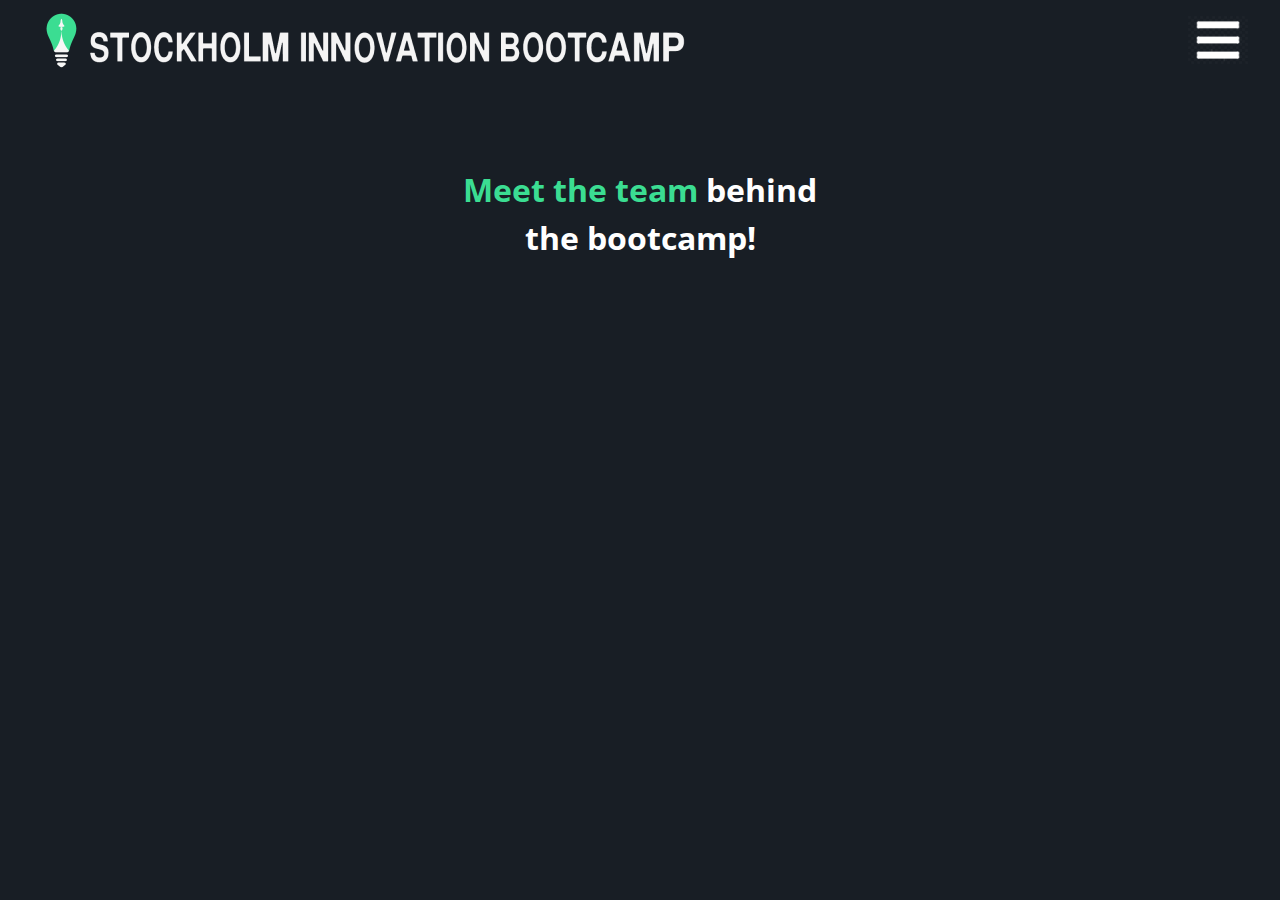
==== commit 2c3157cb: "Merge branch 'master' into malinstrial" ====
--- a/about-us.html
+++ b/about-us.html
@@ -1,21 +1,20 @@
 <!doctype html>
 <html>
-
-<head>
+  <head>
 	<!-- Global site tag (gtag.js) - Google Analytics -->
 	<script async src="https://www.googletagmanager.com/gtag/js?id=G-1925RYBKTN"></script>
 	<script>
-		window.dataLayer = window.dataLayer || [];
-		function gtag() { dataLayer.push(arguments); }
-		gtag('js', new Date());
-
-		gtag('config', 'G-1925RYBKTN');
+	  window.dataLayer = window.dataLayer || [];
+	  function gtag(){dataLayer.push(arguments);}
+	  gtag('js', new Date());
+
+	  gtag('config', 'G-1925RYBKTN');
 	</script>
-	<link rel="icon" type="image/gif" href="image.png" />
-	<title>Stockholm Innovation Bootcamp</title>
-	<link rel="stylesheet" href="style.css" type="text/css" media="screen" />
-	<link rel="stylesheet" href="https://stackpath.bootstrapcdn.com/bootstrap/4.3.1/css/bootstrap.min.css"
-		integrity="sha384-ggOyR0iXCbMQv3Xipma34MD+dH/1fQ784/j6cY/iJTQUOhcWr7x9JvoRxT2MZw1T" crossorigin="anonymous">
+    <link rel="icon" type="image/gif" href="image.png" />
+    <title>Stockholm Innovation Bootcamp</title>
+    <link rel="stylesheet" href="style.css" type="text/css" media="screen" />
+    <link rel="stylesheet" href="https://stackpath.bootstrapcdn.com/bootstrap/4.3.1/css/bootstrap.min.css" integrity="sha384-ggOyR0iXCbMQv3Xipma34MD+dH/1fQ784/j6cY/iJTQUOhcWr7x9JvoRxT2MZw1T" crossorigin="anonymous">
+
 	<link rel="preconnect" href="https://fonts.gstatic.com">
 	<link rel="preconnect" href="https://fonts.gstatic.com">
 	<link href="https://fonts.googleapis.com/css2?family=Open+Sans:wght@300;700&display=swap" rel="stylesheet">
@@ -46,12 +45,10 @@
 	</header>
 
 	<div class="image-box-2" style="height: 20vw !important;">
-		<div class="crop">
-			<img alt="" src="assets/about-us-pic.jpg" class="second-container-image image-tint"
-				style="margin: -10vw 0 0 0 !important;" />
-			<div class="container-fluid centered-2">
-				<t class="text-lime-second-container"><br />Meet the team</t> behind <br /> the bootcamp!
-			</div>
+	  <div class="crop">
+		<img alt="" src="assets/about-us-pic.jpg" class="second-container-image image-tint" style="margin: -10vw 0 0 0 !important;"/>
+		<div class="container-fluid centered-2">
+		  <t class="text-lime-second-container"><br/>Meet the team</t> behind <br/> the bootcamp!
 		</div>
 	</div>
 
@@ -109,29 +106,27 @@
 			</div>
 		</div>
 	</div>
-
-
+	
 	<div class="container-fluid">
-		<div class="row">
-			<div class="col-3">
-				<br />
-				<img alt="" src="assets/team/calin.jpg" class="member-pic" />
-			</div>
-			<div class="col-9">
-				<br />
-				<t class="member-name">
-					Calin Capitanu
-				</t>
-				<br />
-				<t class="member-role">
-					Tech Lead
-				</t>
-				<br />
-				<t class="member-desc">
-					[404] <br /><br /> <br />
-				</t>
-				<br /> <br /> <br /> <br /> <br />
-			</div>
+	  <div class="row">
+		<div class="col-3">
+		  <br/>
+		  <img alt="" src="assets/team/calin.jpg" class="member-pic"/>
+		</div>
+		<div class="col-9">
+		  <br/>
+		  <t class="member-name">
+			Calin Capitanu
+		  </t>
+		  <br/>
+		  <t class="member-role">
+			Tech Lead
+		  </t>
+		  <br/>
+		  <t class="member-desc">
+			Calin is taking his final year of studies in his Computer <br/>Science degree at KTH. He also works for KTH in the <br/> department of Physics and the department of Network <br/> and System Engineering. He loves coding late at night, <br/> with lots of coffee as well as to play the guitar.
+		  </t>
+		  <br/> <br/> <br/> <br/> <br/> 
 		</div>
 	</div>
 
@@ -159,60 +154,111 @@
 				</t>
 				<br /> <br /> <br />
 			</div>
-		</div>
-	</div>
-
-
-	<br />
-
-	<!------------------- FOOTER ------------------------->
-	<div class="container-fluid">
-		<div class="row">
-			<div class="col-4 center-align">
-				<t class="pros">
-					Follow us! <br />
-					<img alt="" src="assets/twitter.png" class="social-media-logo" />
-					<a href="https://twitter.com/StoBootcamp" style="font-size: 1vw;" class="hlink"> @StoBootcamp</a>
-					<br />
-					<img alt="" src="assets/facebook.png" class="social-media-logo" />
-					<a href="https://www.facebook.com/STOBootcamp" style="font-size: 1vw;" class="hlink">
-						@STOBootcamp</a> <br />
-					<img alt="" src="assets/instagram.png" class="social-media-logo" />
-					<a href="url" style="font-size: 1vw;" class="hlink"> @STOBootcamp</a> <br />
-
-				</t>
-			</div>
-			<div class="col-4">
-				<img src="assets/logos/no-background/small-dark-bg.png" class="logo-bottom" alt="">
-			</div>
-			<div class="col-4 center-align">
-				<t class="pros">
-					Questions? <br />
-				</t>
-				<t>
-					Read our <a href="">FAQ</a> <br />
-					Read our <a href="privacy.html">Privacy Policy</a> <br />
-					<br />
-					or email us at: <br />
-					hello@stockholminnovationbootcamp.com
-
-				</t>
-			</div>
-		</div>
-	</div>
-
-	<footer>© Hailey 2021 - All rights are reserved</footer>
-
-
-	<script src="https://code.jquery.com/jquery-3.3.1.slim.min.js"
-		integrity="sha384-q8i/X+965DzO0rT7abK41JStQIAqVgRVzpbzo5smXKp4YfRvH+8abtTE1Pi6jizo"
-		crossorigin="anonymous"></script>
-	<script src="https://cdnjs.cloudflare.com/ajax/libs/popper.js/1.14.7/umd/popper.min.js"
-		integrity="sha384-UO2eT0CpHqdSJQ6hJty5KVphtPhzWj9WO1clHTMGa3JDZwrnQq4sF86dIHNDz0W1"
-		crossorigin="anonymous"></script>
-	<script src="https://stackpath.bootstrapcdn.com/bootstrap/4.3.1/js/bootstrap.min.js"
-		integrity="sha384-JjSmVgyd0p3pXB1rRibZUAYoIIy6OrQ6VrjIEaFf/nJGzIxFDsf4x0xIM+B07jRM"
-		crossorigin="anonymous"></script>
+
+		</div>
+	</div>
+
+
+
+	<div id="about-the-bootcamp" class="image-box-2" style="height: 20vw !important;">
+	  <div class="crop">
+		<img alt="" src="assets/cont1-col2-cont2-row1-col1.PNG" class="image-tint second-container-image" style="margin: -30vw 0 0 0 !important;"/>
+		<div class="container-fluid centered-2" style="top: 15% !important;">
+		  <br/><t class="text-lime-second-container">Learn more about</t> the bootcamp <br/> and <t class="text-lime-second-container">what we do</t>!
+		</div>
+	  </div>
+	</div>
+
+	<div class="container">
+	  <br/><br/>
+	  <t class="pros-desc">
+		Stockholm Innovation Bootcamp is a weekend event for students to develop their innovative thinking and collaborative skills, by coming up with solutions to real life problems.
+		<br/> <br/>
+		The event offers lectures about highly relevant topics for aspiring professionals and business owners, such as Lean Startup and Design Thinking.
+		<br/> <br/>
+		Lorem ipsum dolor sit amet, consectetur adipiscing elit. Nam risus leo, auctor quis massa sit amet, iaculis tempus enim. Nulla sed purus facilisis, hendrerit mi faucibus, faucibus nunc.
+	  </t>
+	</div>
+	
+	
+	<br/> <br/>
+
+
+	<div class="image-box-2" style="height: 60vw !important;">
+	  <img alt="" src="assets/cont1-col2-cont2-row2-col1.jpg" style="width: 100%; height: 60vw !important;" class="image-tint"/>
+	  <div class="container-fluid centered-2" style="top: 0% !important; font-size: 3vw !important;">
+		<br/>The <t class="text-lime-second-container">core </t> of the bootcamp
+		<br/> <br/>
+		<t style="font-size: 2.5vw !important">
+		  Our <t style="color: #3bdd92;">vision</t>
+		</t>
+		<br/>
+		<t class="bullet-point">
+		  → to merge different fields in one event
+		</t>
+		<br/>
+		<t class="bullet-point">
+		  → foster innovation and interdisciplinary culture
+		</t>
+		<br/>
+		<t class="bullet-point">
+		  → broaden professional networks
+		</t>
+		<br/> <br/>
+		<t style="font-size: 2.5vw !important">
+		  Our <t style="color: #3bdd92;">values</t>
+		</t>
+		<br/> 
+		<t class="bullet-point">
+		  We are inclusive, innovative, collaborative and daring. <br/>
+		  Lorem ipsum dolor sit amet, consectetur adipiscing elit. Nam <br/>risus leo, auctor quis massa sit amet, iaculis tempus enim. <br/>Nulla sed purus facilisis, hendrerit mi faucibus, faucibus nunc.
+		</t>
+	  </div>
+	</div>
+	
+</div>
+
+<br/><br/>
+<!------------------- FOOTER ------------------------->
+<div class="container-fluid">
+  <div class="row">
+	<div class="col-4 center-align">
+	  <t class="pros">
+		Follow us! <br/>
+		<img alt="" src="assets/twitter.png" class="social-media-logo"/>
+		<a href="https://twitter.com/StoBootcamp" style="font-size: 1vw;" class="hlink"> @StoBootcamp</a> <br/>
+		<img alt="" src="assets/facebook.png" class="social-media-logo"/>
+		<a href="https://www.facebook.com/STOBootcamp" style="font-size: 1vw;" class="hlink"> @STOBootcamp</a> <br/>
+		<img alt="" src="assets/instagram.png" class="social-media-logo"/>
+		<a href="url" style="font-size: 1vw;" class="hlink"> @STOBootcamp</a> <br/>
+
+	  </t>
+	</div>
+	<div class="col-4">
+	  <img src="assets/logos/bg-logo-dark.png" class="logo-bottom" alt="">		  
+	</div>
+	<div class="col-4 center-align">
+	  <t class="pros">
+		Questions? <br/>
+	  </t>
+	  <t>
+		Read our <a href="">FAQ</a> <br/>
+		Read our <a href="privacy.html">Privacy Policy</a> <br/>
+		<br/>
+		or email us at: <br/>
+		hello@stockholminnovationbootcamp.com
+		
+	  </t>
+	</div>
+  </div>
+</div>
+
+<footer>© Hailey 2021 - All rights are reserved</footer>
+
+
+<script src="https://code.jquery.com/jquery-3.3.1.slim.min.js" integrity="sha384-q8i/X+965DzO0rT7abK41JStQIAqVgRVzpbzo5smXKp4YfRvH+8abtTE1Pi6jizo" crossorigin="anonymous"></script>
+<script src="https://cdnjs.cloudflare.com/ajax/libs/popper.js/1.14.7/umd/popper.min.js" integrity="sha384-UO2eT0CpHqdSJQ6hJty5KVphtPhzWj9WO1clHTMGa3JDZwrnQq4sF86dIHNDz0W1" crossorigin="anonymous"></script>
+<script src="https://stackpath.bootstrapcdn.com/bootstrap/4.3.1/js/bootstrap.min.js" integrity="sha384-JjSmVgyd0p3pXB1rRibZUAYoIIy6OrQ6VrjIEaFf/nJGzIxFDsf4x0xIM+B07jRM" crossorigin="anonymous"></script>
 </body>
 
 </html>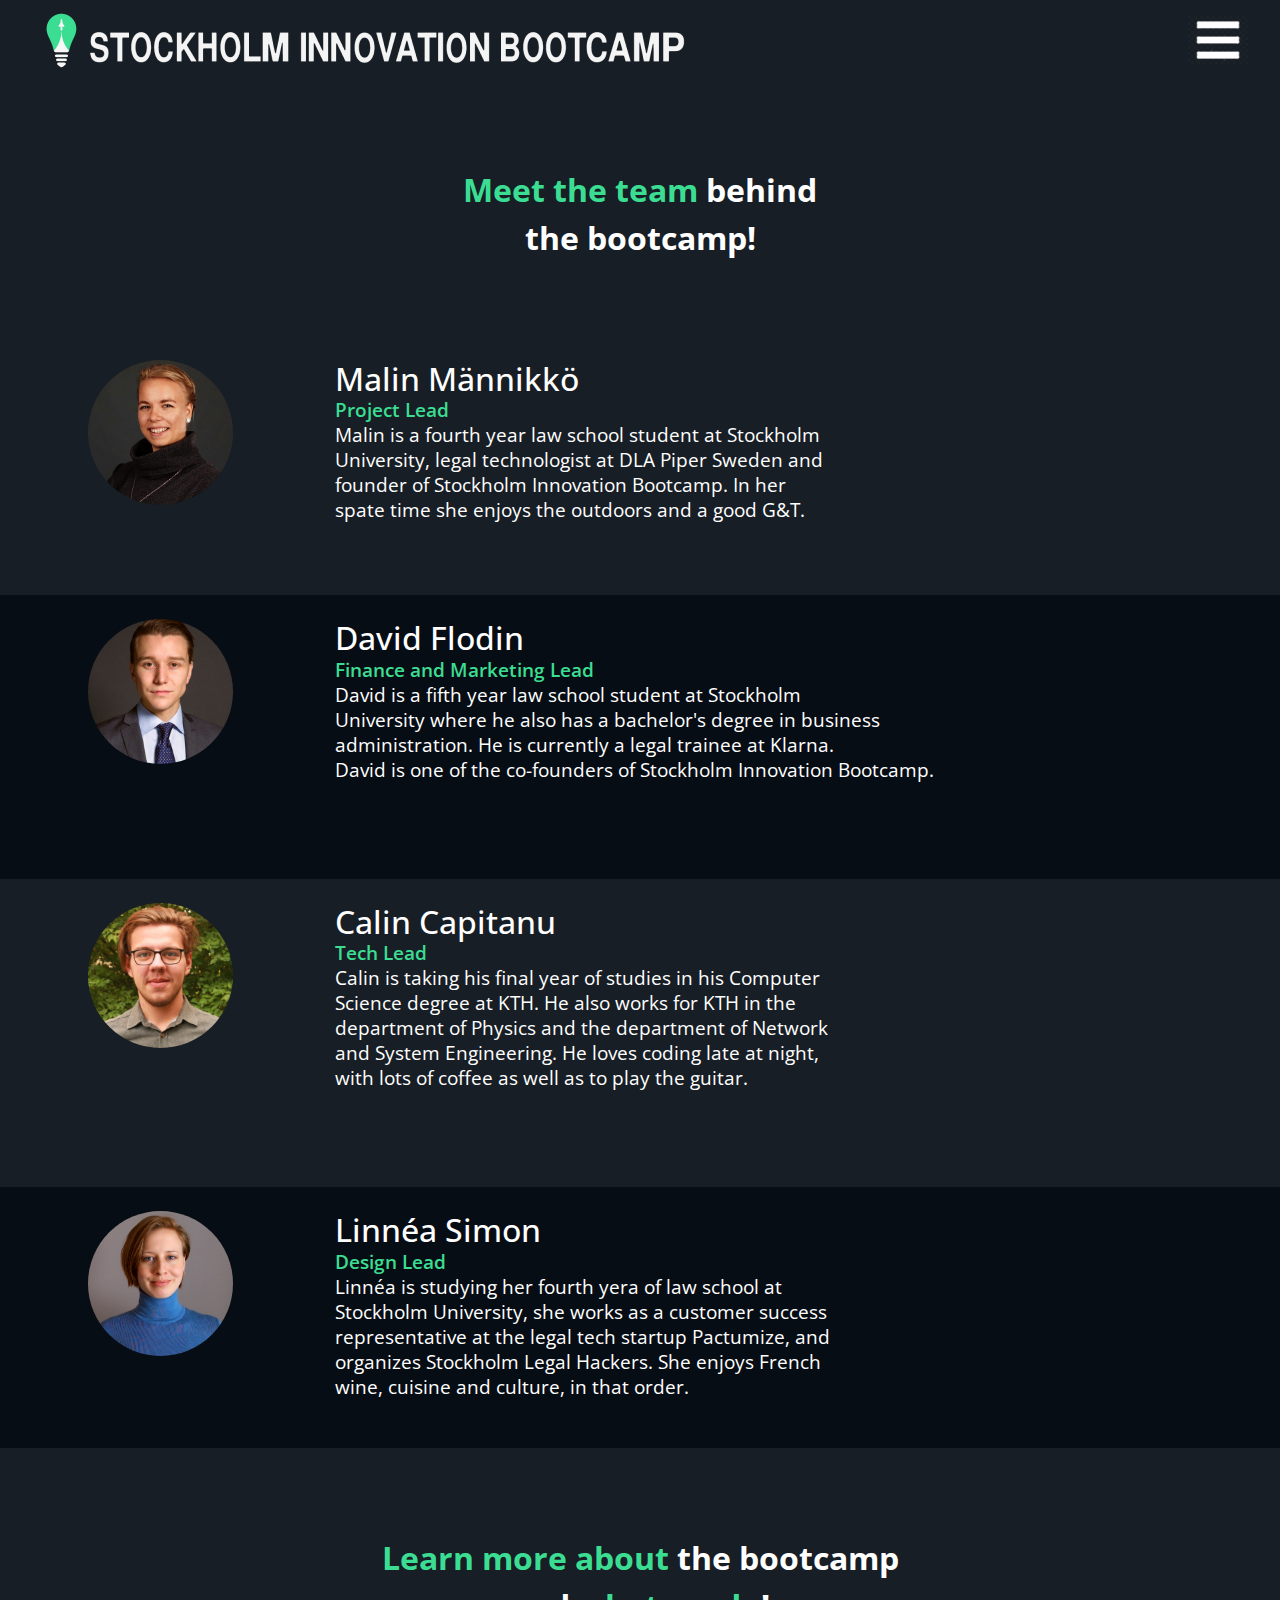
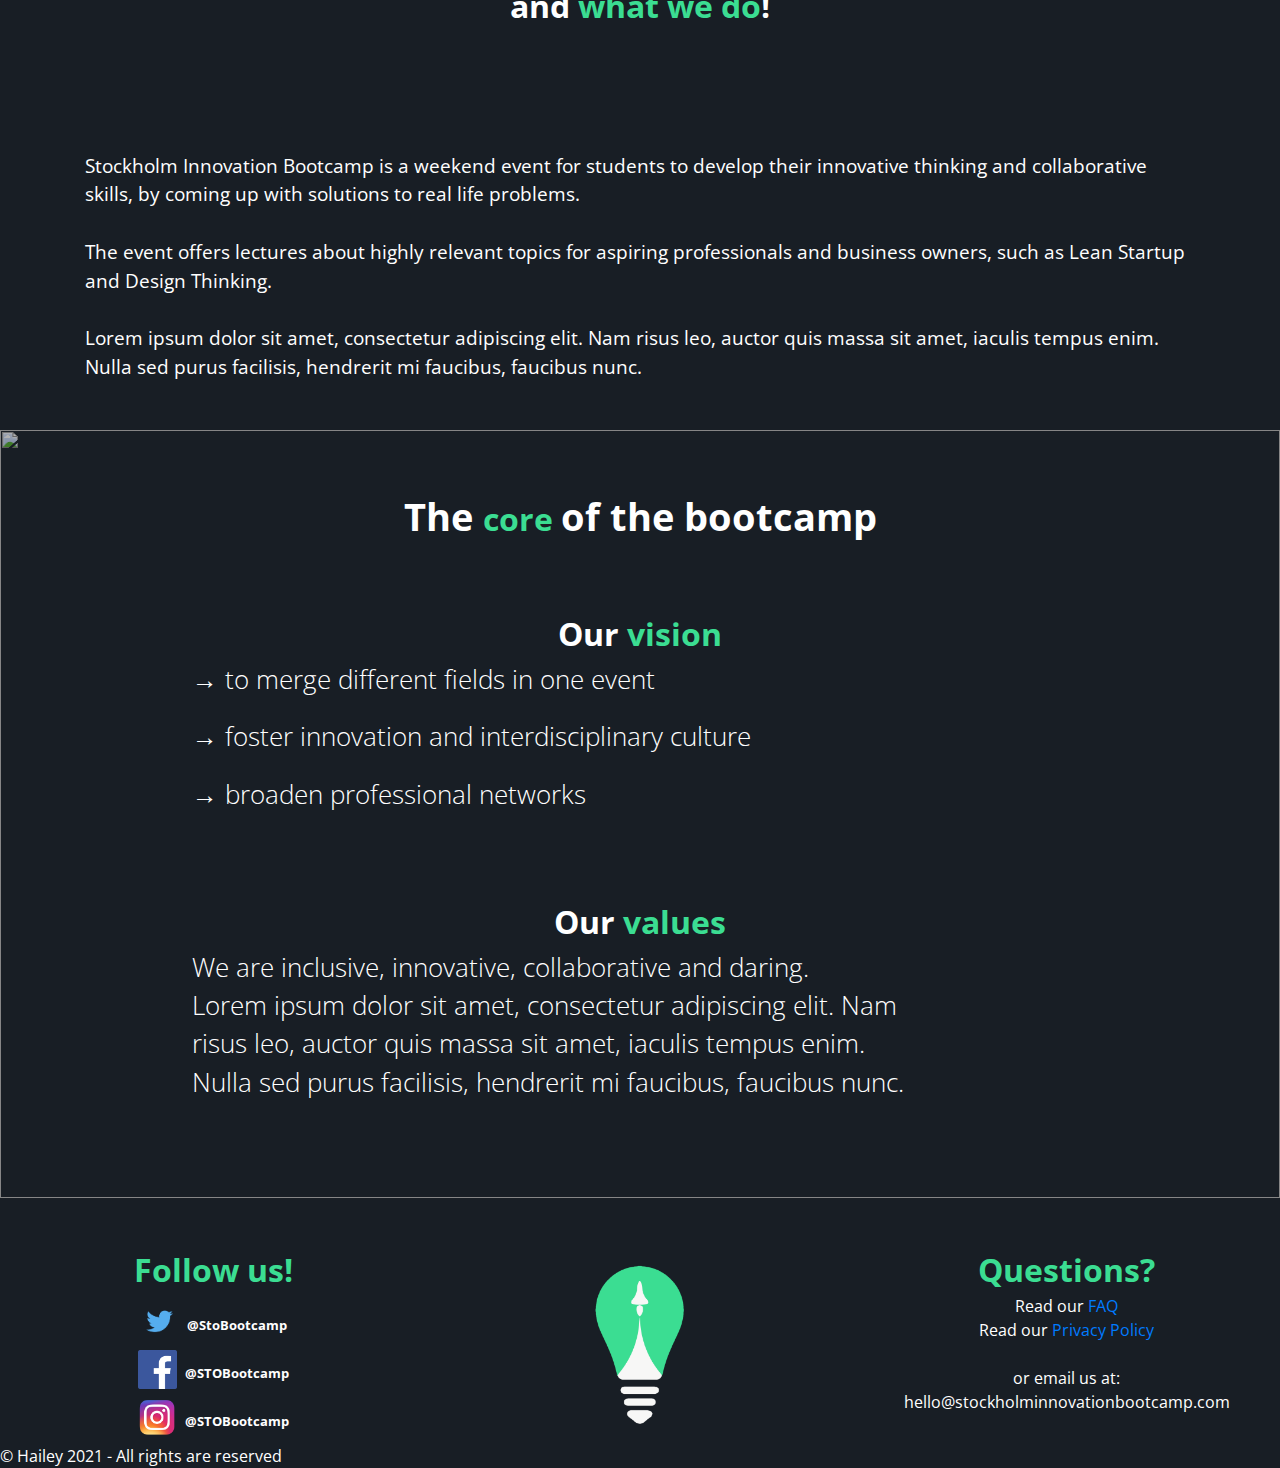
==== commit 1bb8e71b: "fixed merge" ====
--- a/about-us.html
+++ b/about-us.html
@@ -50,8 +50,8 @@
 		<div class="container-fluid centered-2">
 		  <t class="text-lime-second-container"><br/>Meet the team</t> behind <br/> the bootcamp!
 		</div>
-	</div>
-
+	  </div>
+	</div>
 	<!------------------- TEAM ------------------------->
 
 	<div class="container-fluid">
@@ -128,6 +128,7 @@
 		  </t>
 		  <br/> <br/> <br/> <br/> <br/> 
 		</div>
+	  </div>
 	</div>
 
 
@@ -261,4 +262,4 @@
 <script src="https://stackpath.bootstrapcdn.com/bootstrap/4.3.1/js/bootstrap.min.js" integrity="sha384-JjSmVgyd0p3pXB1rRibZUAYoIIy6OrQ6VrjIEaFf/nJGzIxFDsf4x0xIM+B07jRM" crossorigin="anonymous"></script>
 </body>
 
-</html>+</html>
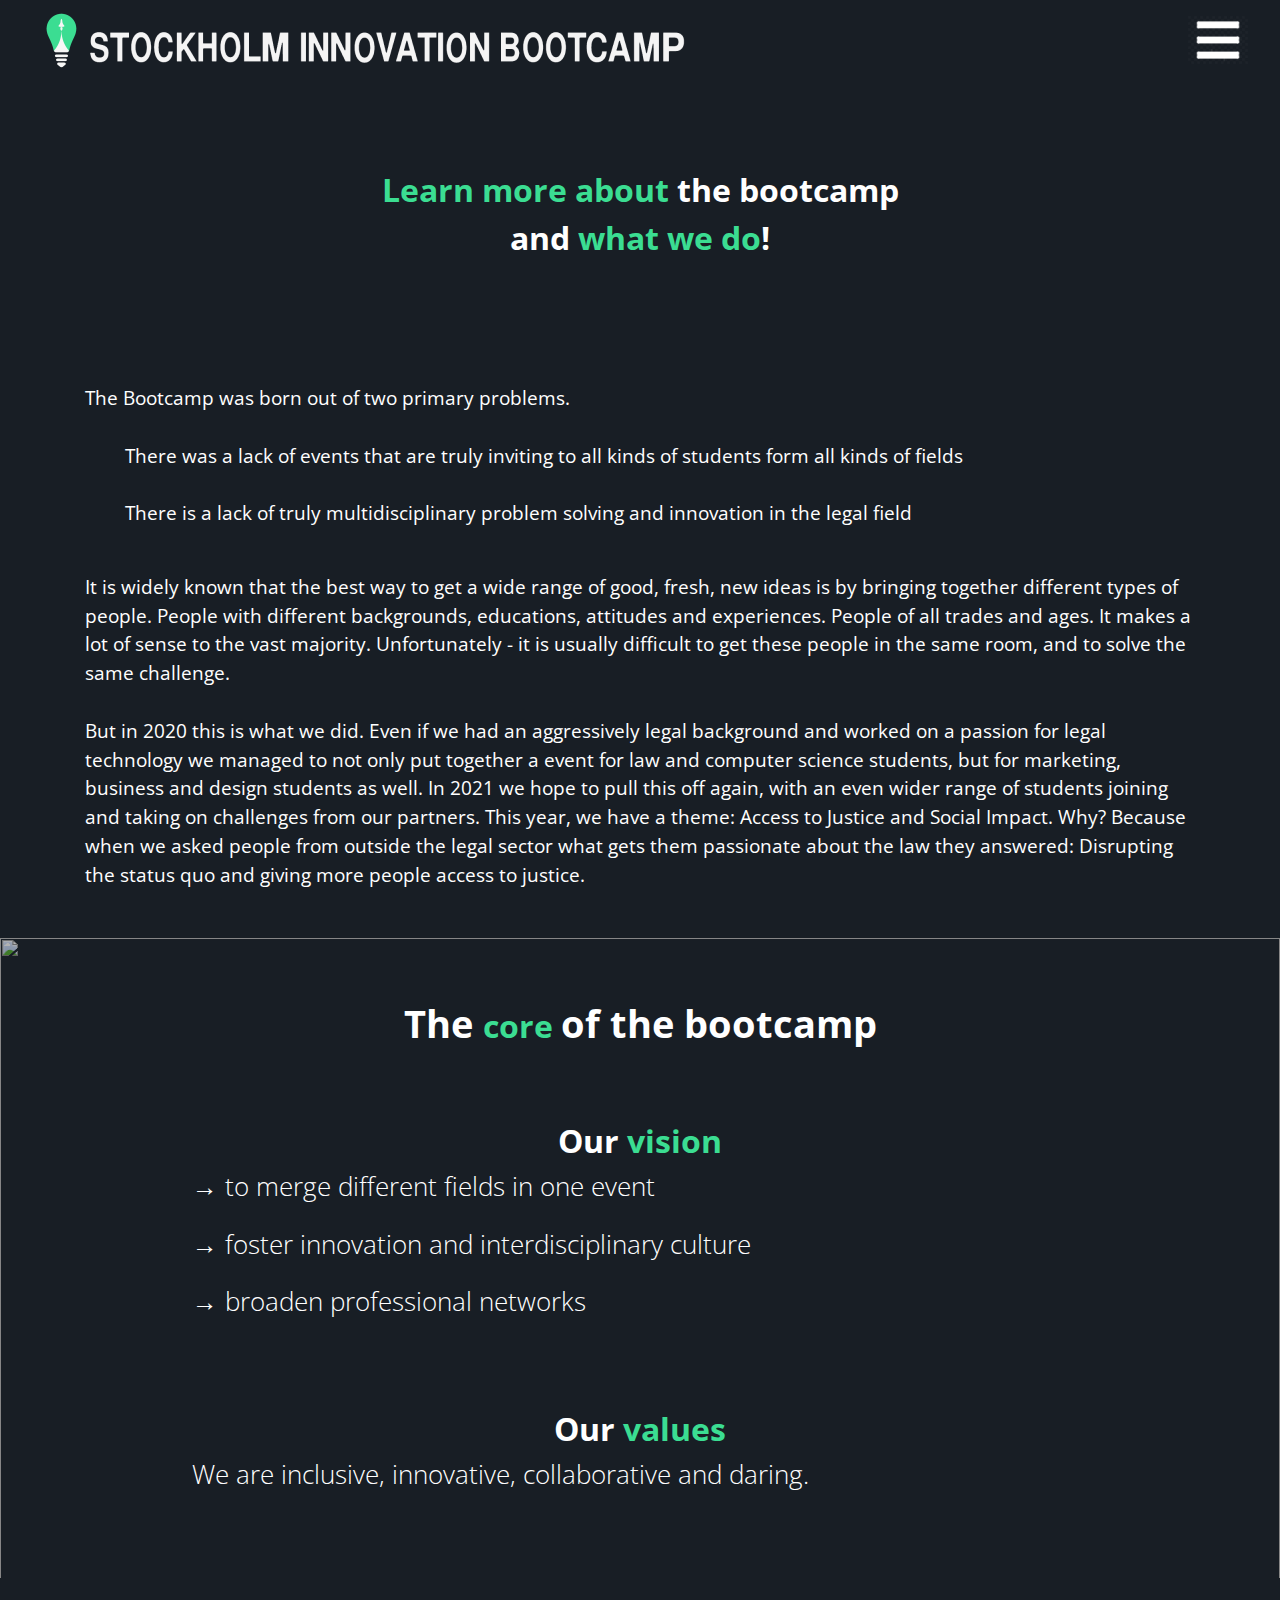
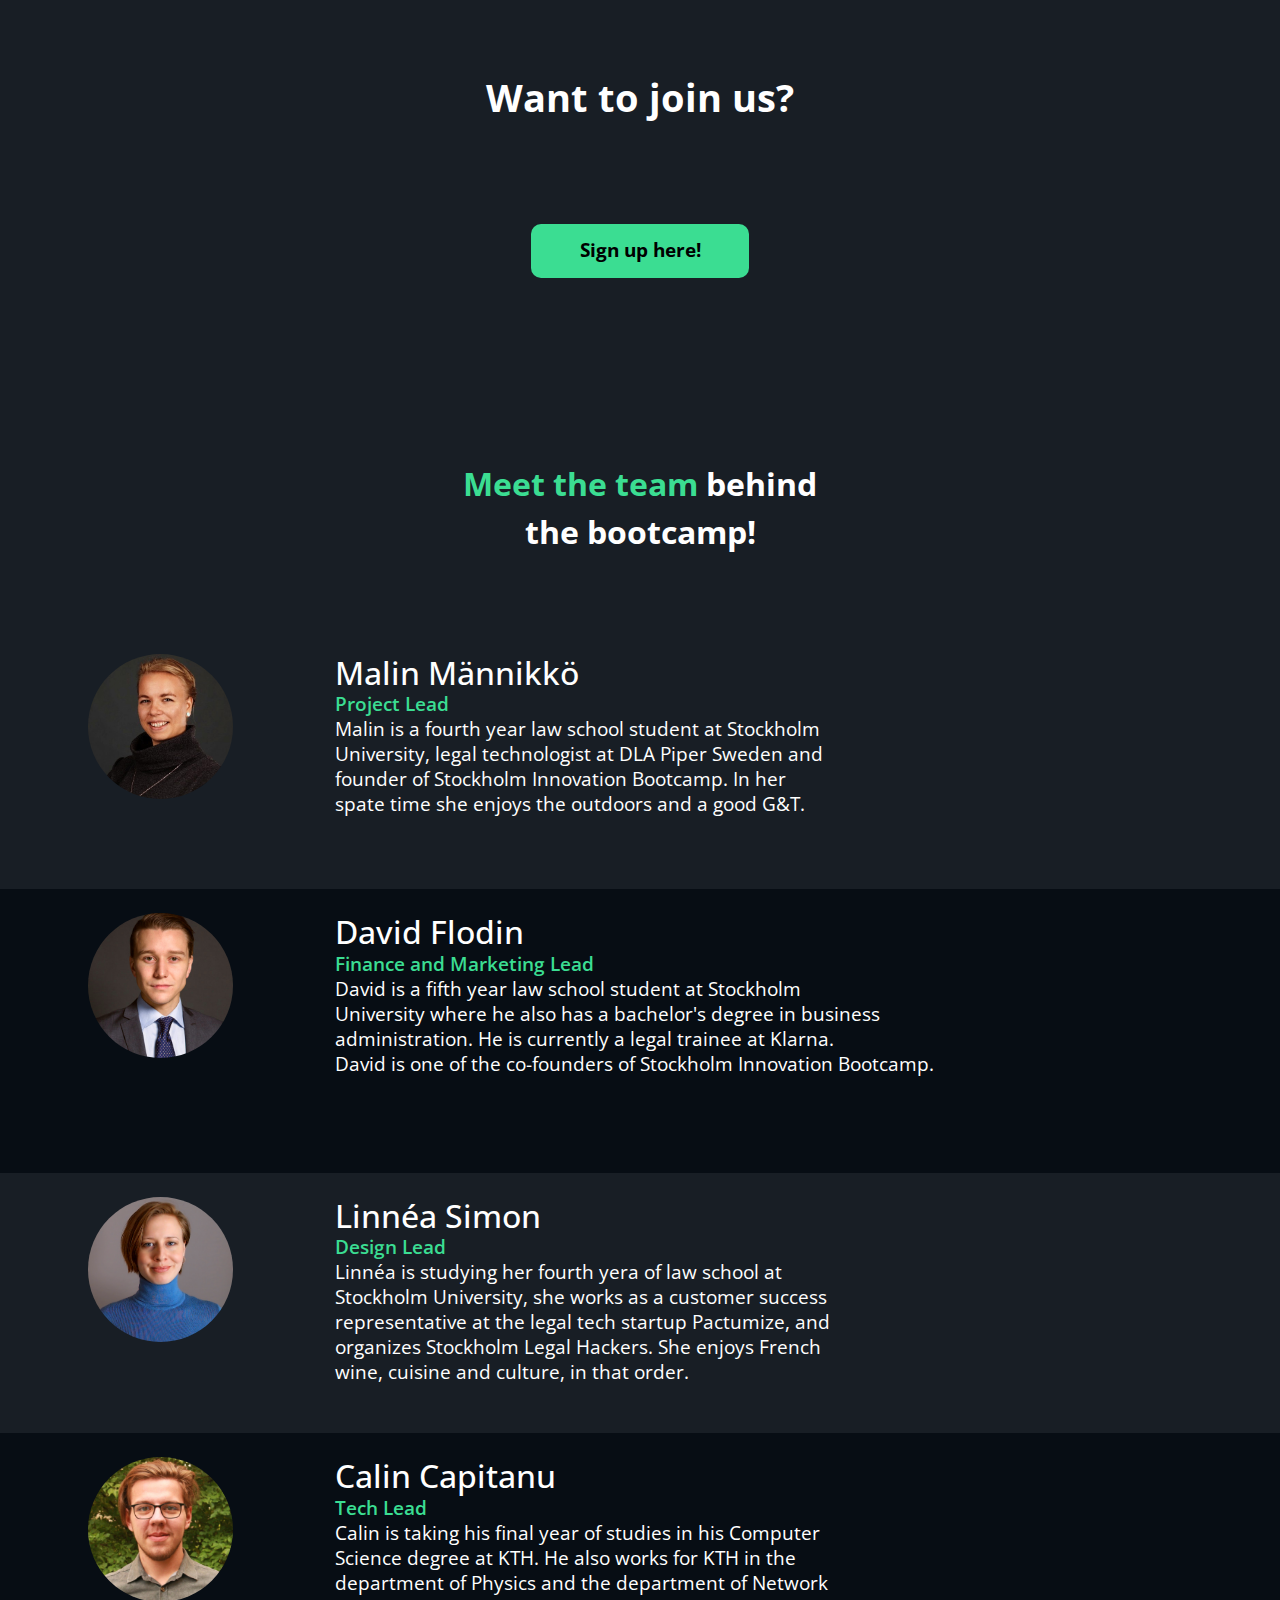
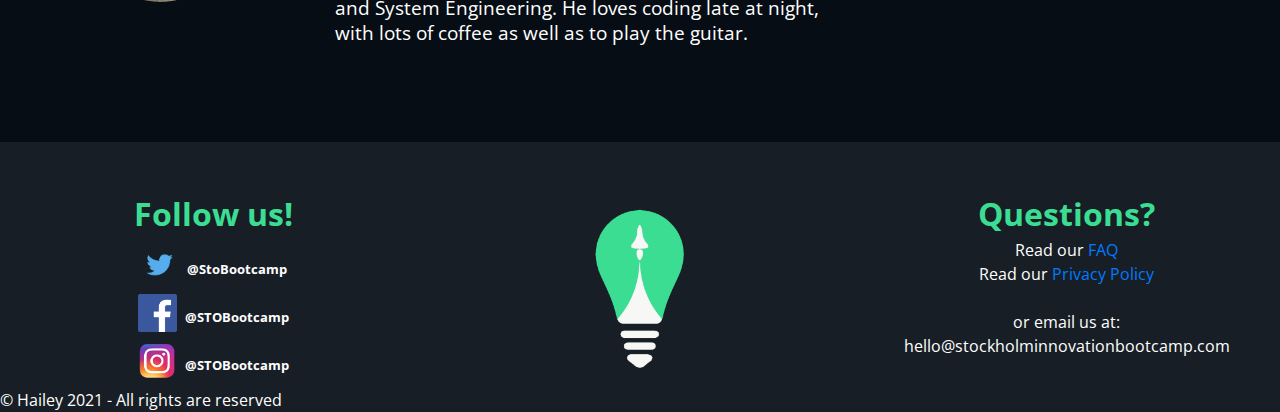
==== commit 76505a2c: "first draft" ====
--- a/about-us.html
+++ b/about-us.html
@@ -36,7 +36,7 @@
 					<a class="dropdown-item" href="news.html">News</a>
 					<a class="dropdown-item" href="about-us.html">About us</a>
 					<a class="dropdown-item" href="mentor.html">Become a mentor!</a>
-					<a class="dropdown-item" href="#">Our sponsors</a>
+					<a class="dropdown-item" href="#">Partner up</a>
 					<a class="dropdown-item" href="privacy.html">Privacy Policy</a>
 				</div>
 			</li>
@@ -44,120 +44,6 @@
 		</nav>
 	</header>
 
-	<div class="image-box-2" style="height: 20vw !important;">
-	  <div class="crop">
-		<img alt="" src="assets/about-us-pic.jpg" class="second-container-image image-tint" style="margin: -10vw 0 0 0 !important;"/>
-		<div class="container-fluid centered-2">
-		  <t class="text-lime-second-container"><br/>Meet the team</t> behind <br/> the bootcamp!
-		</div>
-	  </div>
-	</div>
-	<!------------------- TEAM ------------------------->
-
-	<div class="container-fluid">
-		<div class="row">
-			<div class="col-3">
-				<br />
-				<img alt="" src="assets/team/malin.png" class="member-pic" />
-			</div>
-			<div class="col-9">
-				<br />
-				<t class="member-name">
-					Malin Männikkö
-				</t>
-				<br />
-				<t class="member-role">
-					Project Lead
-				</t>
-				<br />
-				<t class="member-desc">
-					Malin is a fourth year law school student at Stockholm <br /> University, legal technologist at DLA
-					Piper Sweden and <br />founder of Stockholm Innovation Bootcamp. In her <br /> spate time she enjoys
-					the outdoors and a good G&T.
-				</t>
-				<br /> <br /> <br /> <br />
-			</div>
-		</div>
-	</div>
-
-
-	<div class="container-fluid par">
-		<div class="row">
-			<div class="col-3">
-				<br />
-				<img alt="" src="assets/team/david.jpg" class="member-pic" />
-			</div>
-			<div class="col-9">
-				<br />
-				<t class="member-name">
-					David Flodin
-				</t>
-				<br />
-				<t class="member-role">
-					Finance and Marketing Lead
-				</t>
-				<br />
-				<t class="member-desc">
-					David is a fifth year law school student at Stockholm <br /> University where he also has a
-					bachelor's degree in business <br />administration. He is currently a legal trainee at Klarna.<br />
-					David is one of the co-founders of Stockholm Innovation Bootcamp.
-				</t>
-				<br /> <br /> <br /> <br /> <br />
-			</div>
-		</div>
-	</div>
-	
-	<div class="container-fluid">
-	  <div class="row">
-		<div class="col-3">
-		  <br/>
-		  <img alt="" src="assets/team/calin.jpg" class="member-pic"/>
-		</div>
-		<div class="col-9">
-		  <br/>
-		  <t class="member-name">
-			Calin Capitanu
-		  </t>
-		  <br/>
-		  <t class="member-role">
-			Tech Lead
-		  </t>
-		  <br/>
-		  <t class="member-desc">
-			Calin is taking his final year of studies in his Computer <br/>Science degree at KTH. He also works for KTH in the <br/> department of Physics and the department of Network <br/> and System Engineering. He loves coding late at night, <br/> with lots of coffee as well as to play the guitar.
-		  </t>
-		  <br/> <br/> <br/> <br/> <br/> 
-		</div>
-	  </div>
-	</div>
-
-
-	<div class="container-fluid par">
-		<div class="row">
-			<div class="col-3">
-				<br />
-				<img alt="" src="assets/team/linnea.png" class="member-pic" />
-			</div>
-			<div class="col-9">
-				<br />
-				<t class="member-name">
-					Linnéa Simon
-				</t>
-				<br />
-				<t class="member-role">
-					Design Lead
-				</t>
-				<br />
-				<t class="member-desc">
-					Linnéa is studying her fourth yera of law school at <br /> Stockholm University, she works as a
-					customer success <br /> representative at the legal tech startup Pactumize, and <br /> organizes
-					Stockholm Legal Hackers. She enjoys French <br /> wine, cuisine and culture, in that order.
-				</t>
-				<br /> <br /> <br />
-			</div>
-
-		</div>
-	</div>
 
 
 
@@ -173,11 +59,16 @@
 	<div class="container">
 	  <br/><br/>
 	  <t class="pros-desc">
-		Stockholm Innovation Bootcamp is a weekend event for students to develop their innovative thinking and collaborative skills, by coming up with solutions to real life problems.
-		<br/> <br/>
-		The event offers lectures about highly relevant topics for aspiring professionals and business owners, such as Lean Startup and Design Thinking.
-		<br/> <br/>
-		Lorem ipsum dolor sit amet, consectetur adipiscing elit. Nam risus leo, auctor quis massa sit amet, iaculis tempus enim. Nulla sed purus facilisis, hendrerit mi faucibus, faucibus nunc.
+		The Bootcamp was born out of two primary problems. <br/><br/>
+		 <ol>
+		   <li>There was a lack of events that are truly inviting to all kinds of students form all kinds of fields</li><br/>
+		   <li>There is a lack of truly multidisciplinary problem solving and innovation in the legal field
+</li>
+		 </ol>
+		 <br/>
+		 It is widely known that the best way to get a wide range of good, fresh, new ideas is by bringing together different types of people. People with different backgrounds, educations, attitudes and experiences. People of all trades and ages. It makes a lot of sense to the vast majority. Unfortunately - it is usually difficult to get these people in the same room, and to solve the same challenge. 
+		 <br/><br/>
+		 But in 2020 this is what we did. Even if we had an aggressively legal background and worked on a passion for legal technology  we managed to not only put together a event for law and computer science students, but for marketing, business and design students as well. In 2021 we hope to pull this off again, with an even wider range of students joining and taking on challenges from our partners. This year, we have a theme: Access to Justice and Social Impact. Why? Because when we asked people from outside the legal sector what gets them passionate about the law they answered: Disrupting the status quo and giving more people access to justice.
 	  </t>
 	</div>
 	
@@ -185,7 +76,7 @@
 	<br/> <br/>
 
 
-	<div class="image-box-2" style="height: 60vw !important;">
+	<div class="image-box-2" style="height: 50vw !important;">
 	  <img alt="" src="assets/cont1-col2-cont2-row2-col1.jpg" style="width: 100%; height: 60vw !important;" class="image-tint"/>
 	  <div class="container-fluid centered-2" style="top: 0% !important; font-size: 3vw !important;">
 		<br/>The <t class="text-lime-second-container">core </t> of the bootcamp
@@ -212,10 +103,131 @@
 		<br/> 
 		<t class="bullet-point">
 		  We are inclusive, innovative, collaborative and daring. <br/>
-		  Lorem ipsum dolor sit amet, consectetur adipiscing elit. Nam <br/>risus leo, auctor quis massa sit amet, iaculis tempus enim. <br/>Nulla sed purus facilisis, hendrerit mi faucibus, faucibus nunc.
-		</t>
-	  </div>
-	</div>
+		</t>
+	  </div>
+	</div>
+	<br/><br/><br/><br/>
+	<h1>Want to join us?</h1>
+	<br/><br/><br/><br/>
+	<button type="button" class="button-sign-me-up button-center" style="width: 17%; ">Sign up here!</button>
+	<br/><br/><br/><br/>
+	
+	<div class="image-box-2" style="height: 20vw !important;">
+	  <div class="crop">
+		<img alt="" src="assets/about-us-pic.jpg" class="second-container-image image-tint" style="margin: -10vw 0 0 0 !important;"/>
+		<div class="container-fluid centered-2">
+		  <t class="text-lime-second-container"><br/>Meet the team</t> behind <br/> the bootcamp!
+		</div>
+	  </div>
+	</div>
+	<!------------------- TEAM ------------------------->
+
+	<div class="container-fluid">
+		<div class="row">
+			<div class="col-3">
+				<br />
+				<img alt="" src="assets/team/malin.png" class="member-pic" />
+			</div>
+			<div class="col-9">
+				<br />
+				<t class="member-name">
+					Malin Männikkö
+				</t>
+				<br />
+				<t class="member-role">
+					Project Lead
+				</t>
+				<br />
+				<t class="member-desc">
+					Malin is a fourth year law school student at Stockholm <br /> University, legal technologist at DLA
+					Piper Sweden and <br />founder of Stockholm Innovation Bootcamp. In her <br /> spate time she enjoys
+					the outdoors and a good G&T.
+				</t>
+				<br /> <br /> <br /> <br />
+			</div>
+		</div>
+	</div>
+
+
+	<div class="container-fluid par">
+		<div class="row">
+			<div class="col-3">
+				<br />
+				<img alt="" src="assets/team/david.jpg" class="member-pic" />
+			</div>
+			<div class="col-9">
+				<br />
+				<t class="member-name">
+					David Flodin
+				</t>
+				<br />
+				<t class="member-role">
+					Finance and Marketing Lead
+				</t>
+				<br />
+				<t class="member-desc">
+					David is a fifth year law school student at Stockholm <br /> University where he also has a
+					bachelor's degree in business <br />administration. He is currently a legal trainee at Klarna.<br />
+					David is one of the co-founders of Stockholm Innovation Bootcamp.
+				</t>
+				<br /> <br /> <br /> <br /> <br />
+			</div>
+		</div>
+	</div>
+	
+
+
+	<div class="container-fluid">
+		<div class="row">
+			<div class="col-3">
+				<br />
+				<img alt="" src="assets/team/linnea.png" class="member-pic" />
+			</div>
+			<div class="col-9">
+				<br />
+				<t class="member-name">
+					Linnéa Simon
+				</t>
+				<br />
+				<t class="member-role">
+					Design Lead
+				</t>
+				<br />
+				<t class="member-desc">
+					Linnéa is studying her fourth yera of law school at <br /> Stockholm University, she works as a
+					customer success <br /> representative at the legal tech startup Pactumize, and <br /> organizes
+					Stockholm Legal Hackers. She enjoys French <br /> wine, cuisine and culture, in that order.
+				</t>
+				<br /> <br /> <br />
+			</div>
+
+		</div>
+	</div>
+	<div class="container-fluid par">
+	  <div class="row">
+		<div class="col-3">
+		  <br/>
+		  <img alt="" src="assets/team/calin.jpg" class="member-pic"/>
+		</div>
+		<div class="col-9">
+		  <br/>
+		  <t class="member-name">
+			Calin Capitanu
+		  </t>
+		  <br/>
+		  <t class="member-role">
+			Tech Lead
+		  </t>
+		  <br/>
+		  <t class="member-desc">
+			Calin is taking his final year of studies in his Computer <br/>Science degree at KTH. He also works for KTH in the <br/> department of Physics and the department of Network <br/> and System Engineering. He loves coding late at night, <br/> with lots of coffee as well as to play the guitar.
+		  </t>
+		  <br/> <br/> <br/> <br/> <br/> 
+		</div>
+	  </div>
+	</div>
+
+
 	
 </div>
 
@@ -243,7 +255,7 @@
 		Questions? <br/>
 	  </t>
 	  <t>
-		Read our <a href="">FAQ</a> <br/>
+		Read our <a href="faq.html">FAQ</a> <br/>
 		Read our <a href="privacy.html">Privacy Policy</a> <br/>
 		<br/>
 		or email us at: <br/>
--- a/style.css
+++ b/style.css
@@ -393,12 +393,8 @@
 	width: 100%;
 	border: none;
 	text-align: left;
-	outline: none;
-	font-size: 1vw;
-}
-
-.active, .collapsible:hover {
-	background-color: #555;
+	font-size: 1vw;	
+    outline: 0 !important;
 }
 
 .content {
@@ -414,3 +410,25 @@
 	margin-left: -35vw;
 	font-weight: 300;	
 }
+
+.button-center{
+	display: flex;
+	align-items: center;
+	justify-content: center;
+	margin: 0 auto;
+}
+
+.faq-text {
+	color: white;
+	font-family: 'Open Sans', sans-serif !important;
+	font-size: 2.5vw !important;
+	font-weight: 700;
+}
+
+.mail {
+	color: #3bdd92;
+	padding: 15px 25px;
+	text-align: center;
+	text-decoration: none;
+	display: inline-block;
+}
